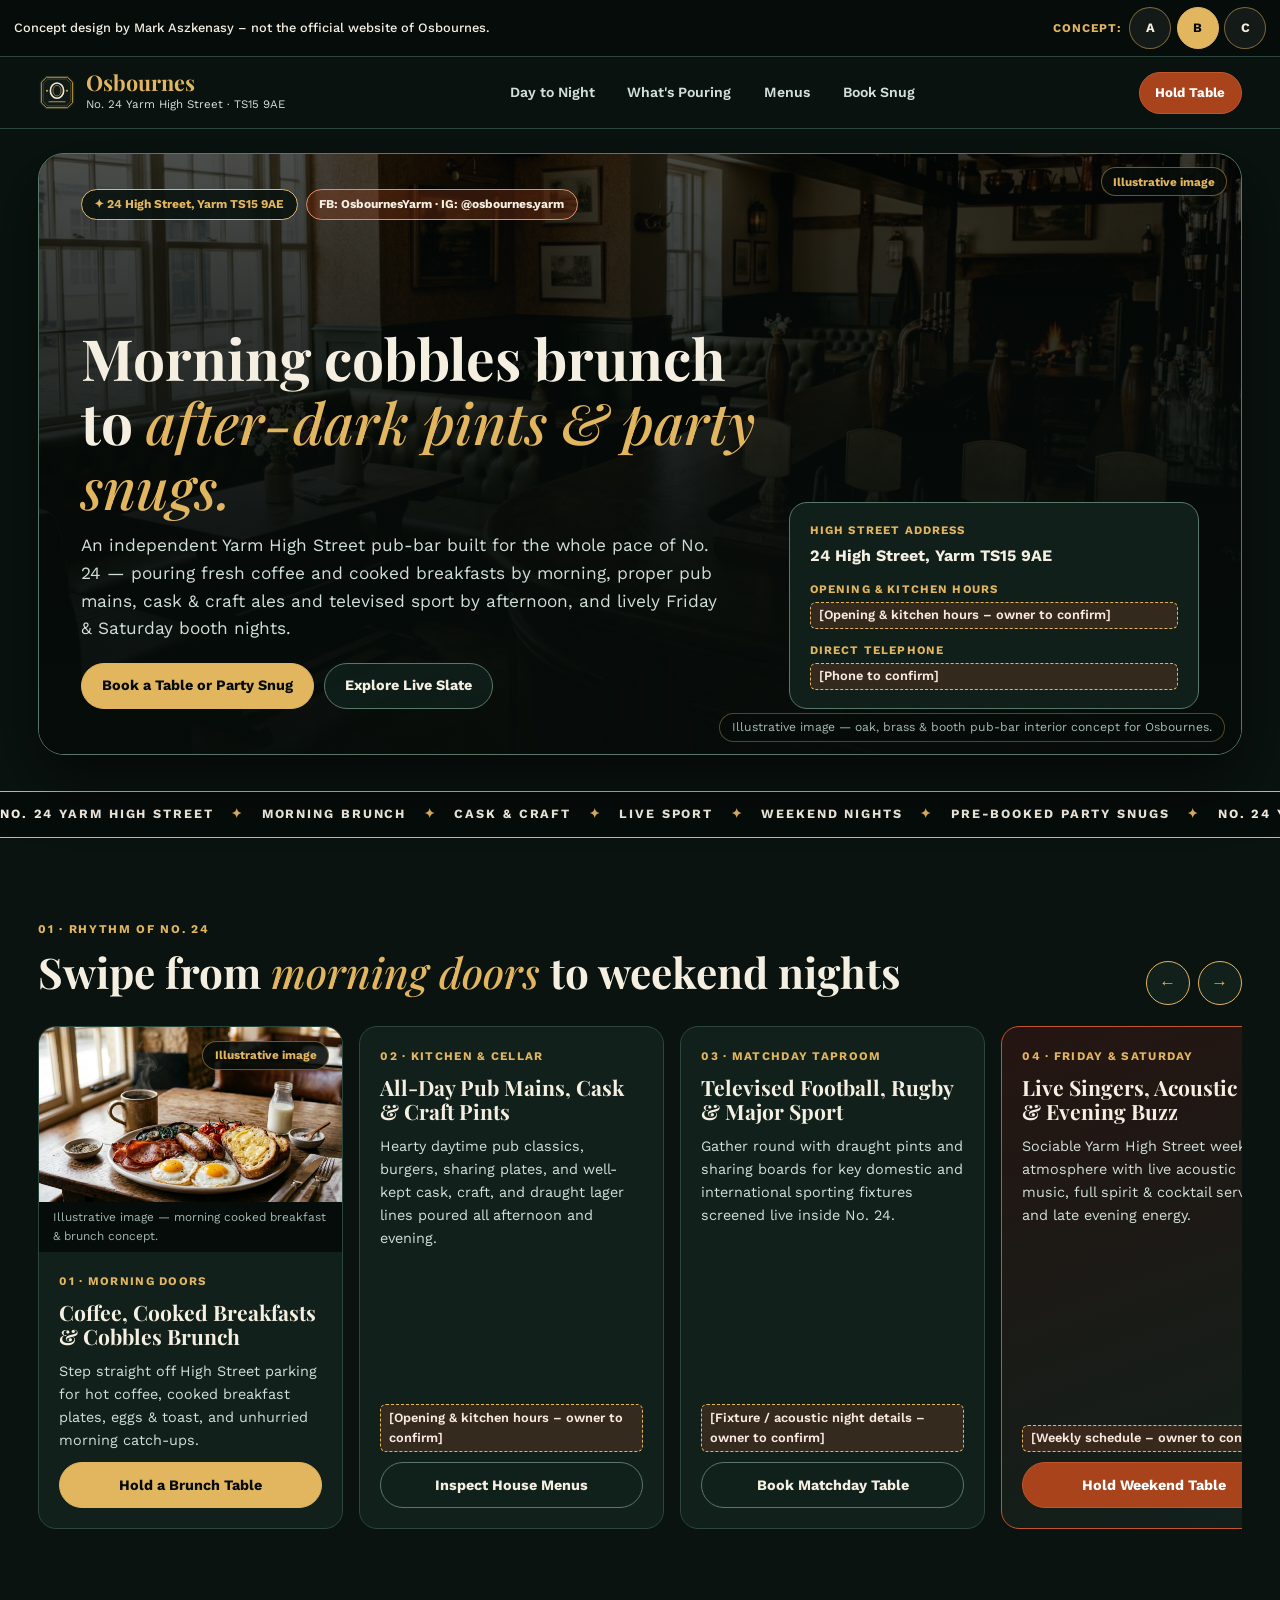
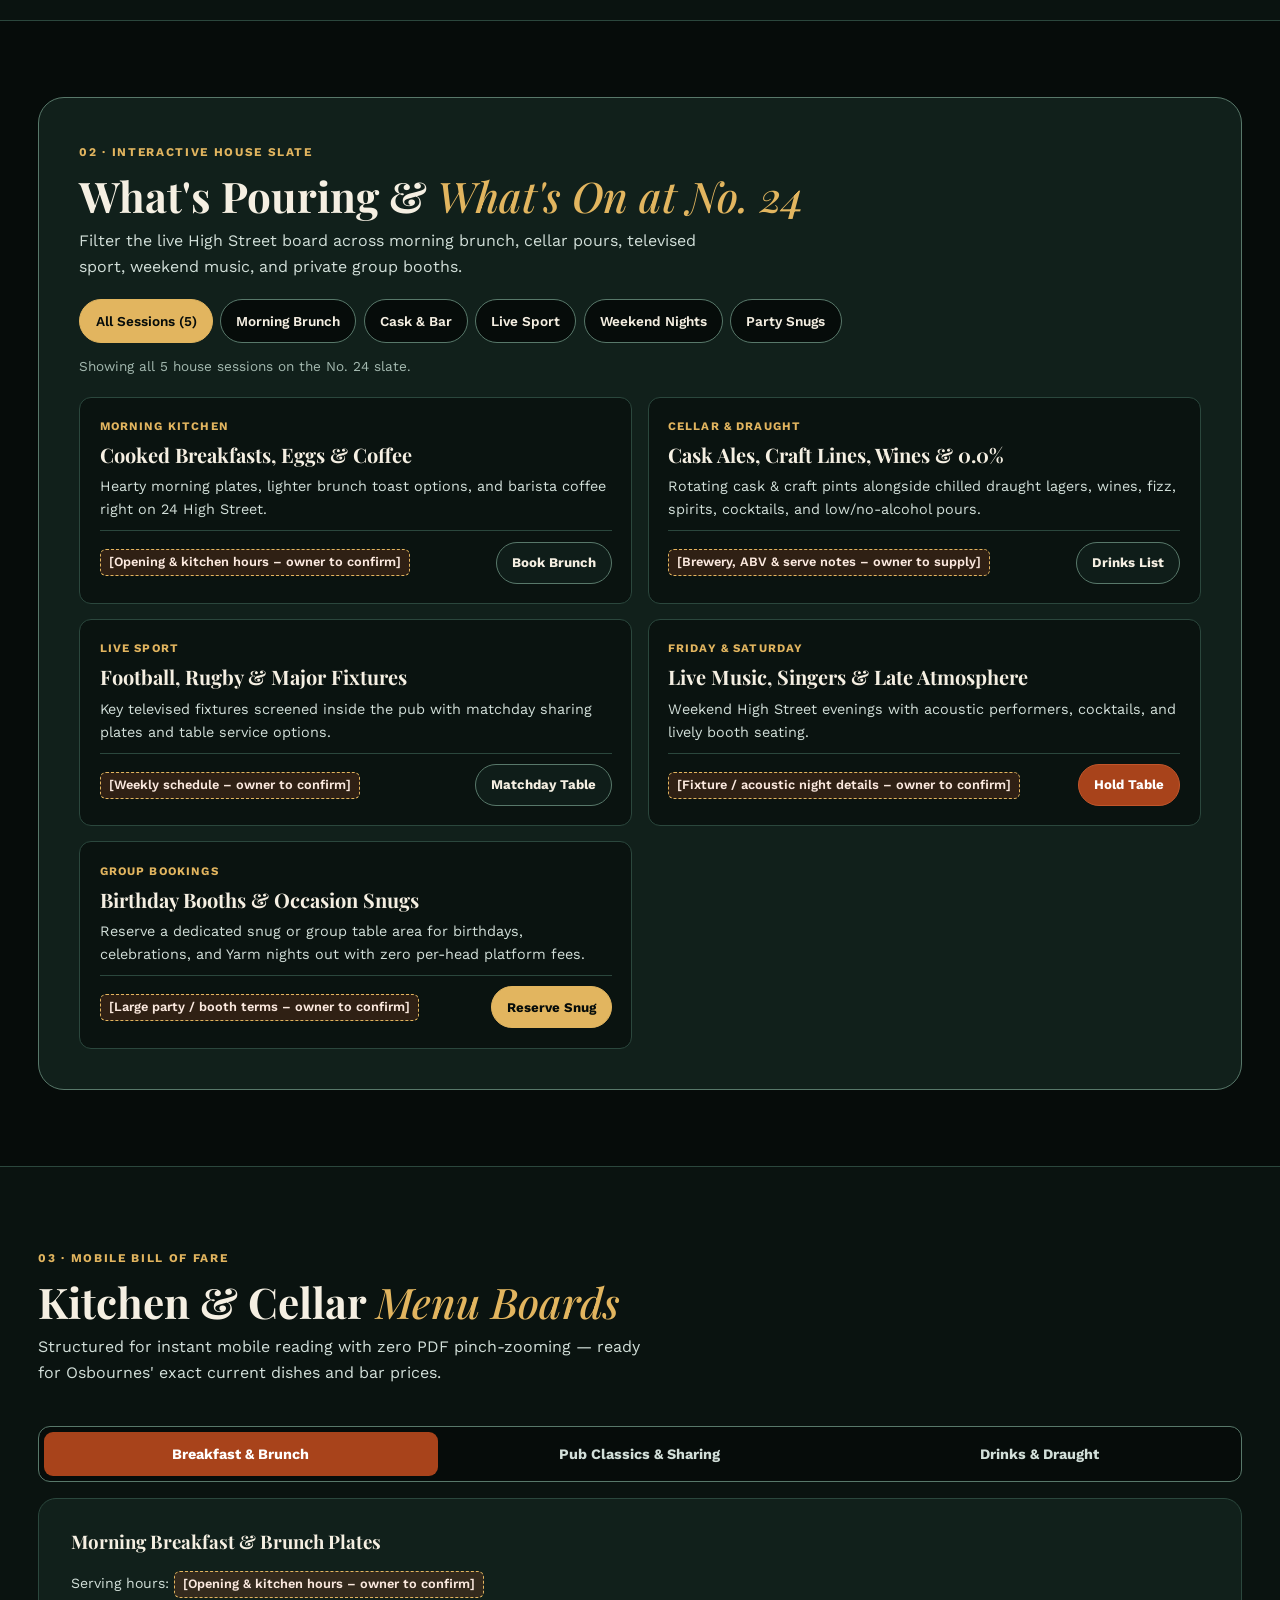
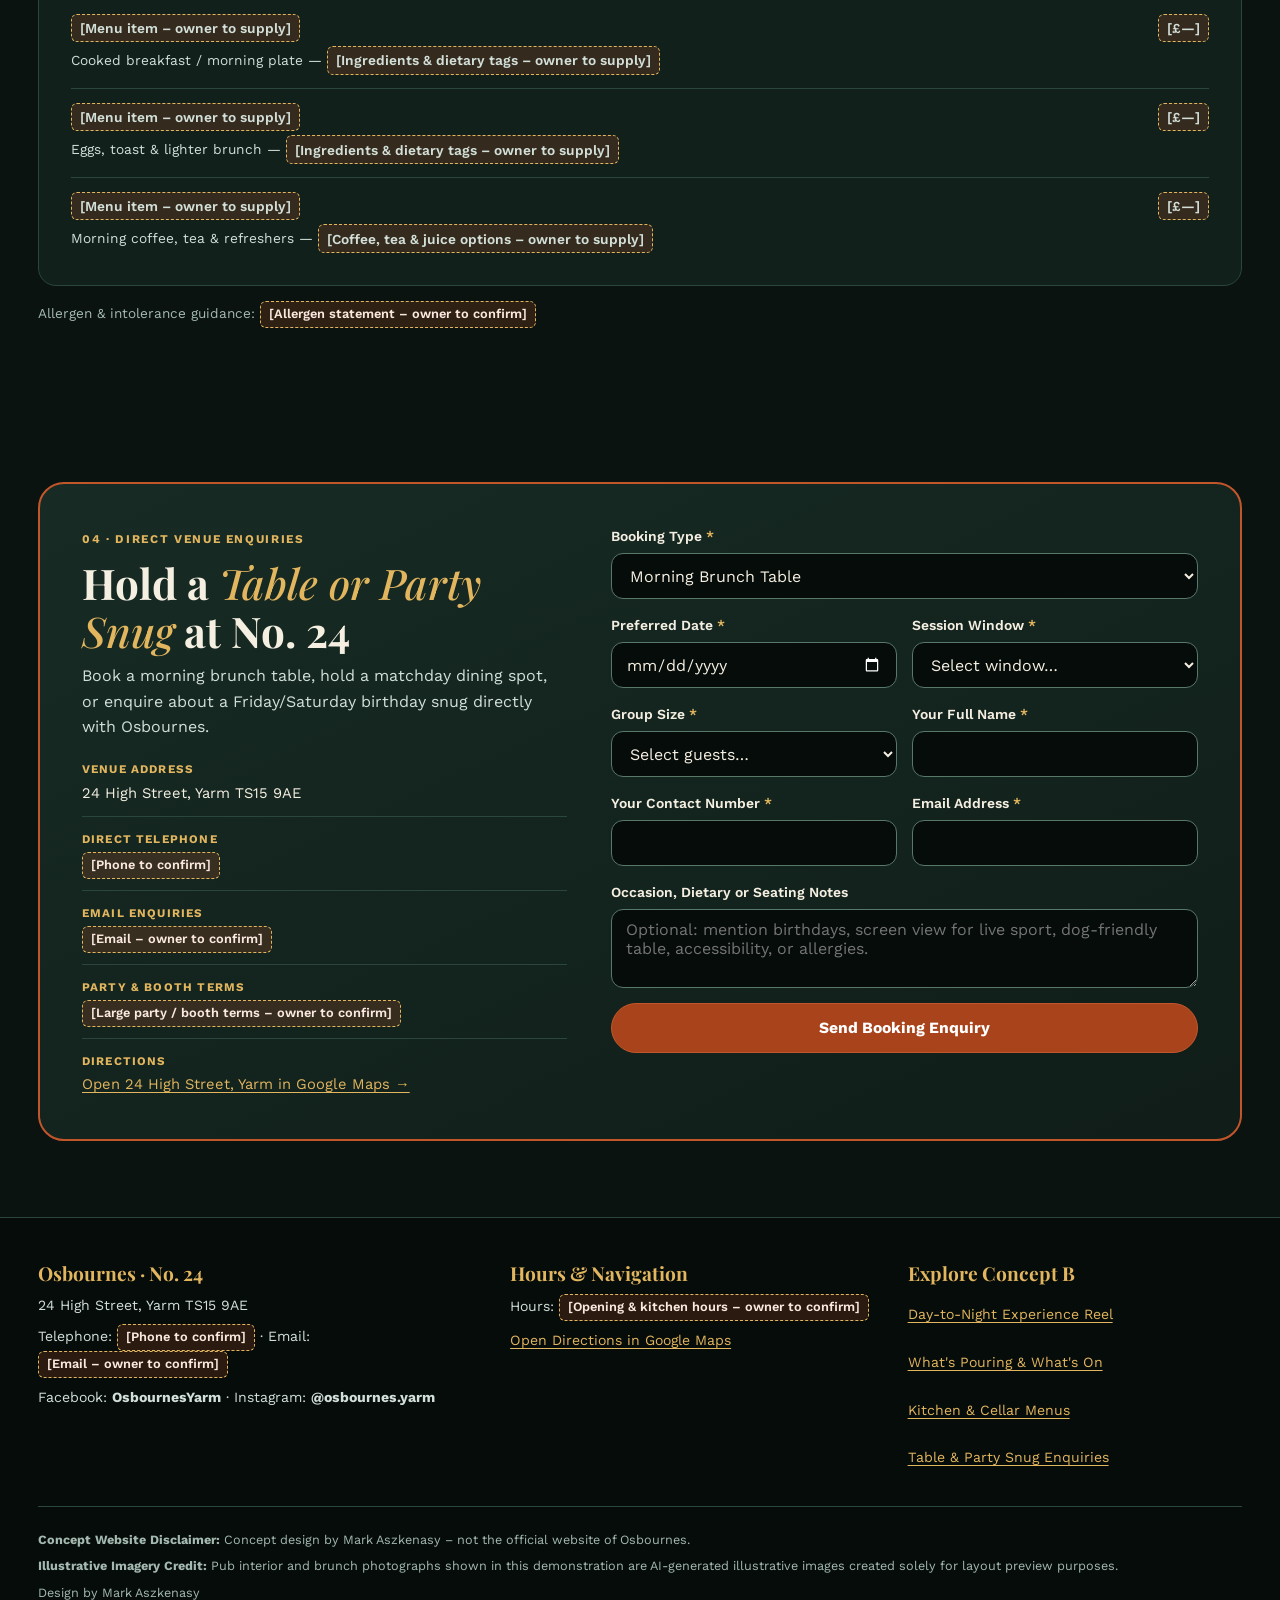
==== b/index.html @ fc11fd69 "Add Set B (kinetic) and Set C (single-page app) mobile-first concept variants with A/B/C switcher" ====
<!DOCTYPE html>
<html lang="en-GB">
<head>
  <meta charset="utf-8">
  <meta name="viewport" content="width=device-width, initial-scale=1.0">
  <meta name="robots" content="noindex, nofollow">
  <meta name="theme-color" content="#0A1310">
  <title>Osbournes | After-Dark Concept B — No. 24 Yarm High Street</title>
  <meta name="description" content="Concept B for Osbournes at 24 High Street, Yarm TS15 9AE — independent High Street pub-bar from morning brunch on the cobbles to cask & craft pints, live sport, weekend nights and party snugs.">
  <link rel="icon" href="../favicon.svg" type="image/svg+xml">
  <link rel="stylesheet" href="css/styles.css">
</head>
<body>
  <a class="skip-link" href="#main-content">Skip to main content</a>

  <div class="concept-banner" role="region" aria-label="Concept website notice">
    <div class="concept-banner-inner">
      <p>Concept design by Mark Aszkenasy – not the official website of Osbournes.</p>
      <nav class="concept-switcher" aria-label="Concept version switcher">
        <span class="concept-switcher-label">Concept:</span>
        <a class="concept-pill" href="../index.html">A</a>
        <a class="concept-pill is-active" href="index.html" aria-current="page">B</a>
        <a class="concept-pill" href="../c/index.html">C</a>
      </nav>
    </div>
  </div>

  <!-- Velvet & Brass Sticky Top Bar -->
  <header class="velvet-header">
    <div class="container header-inner">
      <a class="venue-brand" href="index.html">
        <img class="venue-crest" src="../images/logo-mark.svg" alt="" width="40" height="40">
        <span class="venue-brand-copy">
          <span class="venue-name">Osbournes</span>
          <span class="venue-sub">No. 24 Yarm High Street · TS15 9AE</span>
        </span>
      </a>

      <nav class="velvet-nav" aria-label="Primary venue sections">
        <a class="velvet-nav-link" href="#experience-reel">Day to Night</a>
        <a class="velvet-nav-link" href="#live-slate">What's Pouring</a>
        <a class="velvet-nav-link" href="#cellar-menus">Menus</a>
        <a class="velvet-nav-link" href="#book-snug">Book Snug</a>
      </nav>

      <div class="header-cta-group">
        <a class="btn btn-copper btn-compact" href="#book-snug">Hold Table</a>
      </div>
    </div>
  </header>

  <main id="main-content">
    <!-- Full-Bleed Moody High Street Hero Frame -->
    <section class="hero-cinema" aria-label="Osbournes 24 High Street Yarm">
      <div class="container">
        <div class="hero-velvet-frame">
          <figure class="hero-bg-media">
            <span class="illustrative-pill">Illustrative image</span>
            <img
              src="../images/hero.jpg"
              alt="Moody oak-panelled public house interior with burnished brass bar rails, leather booths and warm evening glow"
              width="1440"
              height="803"
              fetchpriority="high"
            >
            <figcaption class="hero-img-caption">
              Illustrative image — oak, brass &amp; booth pub-bar interior concept for Osbournes.
            </figcaption>
          </figure>

          <div class="hero-stage-overlay">
            <div class="hero-top-row">
              <span class="gold-tag">✦ 24 High Street, Yarm TS15 9AE</span>
              <span class="copper-tag">FB: OsbournesYarm · IG: @osbournes.yarm</span>
            </div>

            <div class="hero-main-grid">
              <div>
                <h1>Morning cobbles brunch to <em>after-dark pints &amp; party snugs.</em></h1>
                <p class="hero-lead">
                  An independent Yarm High Street pub-bar built for the whole pace of No. 24 — pouring fresh coffee and cooked breakfasts by morning, proper pub mains, cask &amp; craft ales and televised sport by afternoon, and lively Friday &amp; Saturday booth nights.
                </p>

                <div class="cta-cluster">
                  <a class="btn btn-gold" href="#book-snug">Book a Table or Party Snug</a>
                  <a class="btn btn-velvet-outline" href="#live-slate">Explore Live Slate</a>
                </div>
              </div>

              <div class="hero-hours-card" aria-label="Venue details summary">
                <div class="hours-row">
                  <span class="hours-label">High Street Address</span>
                  <strong>24 High Street, Yarm TS15 9AE</strong>
                </div>
                <div class="hours-row">
                  <span class="hours-label">Opening &amp; Kitchen Hours</span>
                  <span class="ph">[Opening &amp; kitchen hours – owner to confirm]</span>
                </div>
                <div class="hours-row">
                  <span class="hours-label">Direct Telephone</span>
                  <span class="ph">[Phone to confirm]</span>
                </div>
              </div>
            </div>
          </div>
        </div>
      </div>
    </section>

    <!-- Kinetic Cobbles Marquee -->
    <div class="cobbles-marquee" aria-label="Venue highlights">
      <div class="cobbles-track">
        <div class="cobbles-group">
          <span>NO. 24 YARM HIGH STREET</span>
          <span class="gem" aria-hidden="true">✦</span>
          <span>MORNING BRUNCH</span>
          <span class="gem" aria-hidden="true">✦</span>
          <span>CASK &amp; CRAFT</span>
          <span class="gem" aria-hidden="true">✦</span>
          <span>LIVE SPORT</span>
          <span class="gem" aria-hidden="true">✦</span>
          <span>WEEKEND NIGHTS</span>
          <span class="gem" aria-hidden="true">✦</span>
          <span>PRE-BOOKED PARTY SNUGS</span>
          <span class="gem" aria-hidden="true">✦</span>
        </div>
        <div class="cobbles-group" aria-hidden="true">
          <span>NO. 24 YARM HIGH STREET</span>
          <span class="gem">✦</span>
          <span>MORNING BRUNCH</span>
          <span class="gem">✦</span>
          <span>CASK &amp; CRAFT</span>
          <span class="gem">✦</span>
          <span>LIVE SPORT</span>
          <span class="gem">✦</span>
          <span>WEEKEND NIGHTS</span>
          <span class="gem">✦</span>
          <span>PRE-BOOKED PARTY SNUGS</span>
          <span class="gem">✦</span>
        </div>
      </div>
    </div>

    <!-- Horizontal Touch-Snap Experience Cards -->
    <section id="experience-reel" class="velvet-section" aria-labelledby="exp-heading">
      <div class="container">
        <div class="section-head-bar">
          <div>
            <span class="kicker-gold">01 · Rhythm of No. 24</span>
            <h2 id="exp-heading">Swipe from <em>morning doors</em> to weekend nights</h2>
          </div>

          <div class="reel-btns" aria-label="Scroll experience cards">
            <button type="button" class="circle-arrow" id="exp-prev" aria-label="Previous card">←</button>
            <button type="button" class="circle-arrow" id="exp-next" aria-label="Next card">→</button>
          </div>
        </div>

        <div class="exp-snap-track" id="exp-track" tabindex="0" role="region" aria-label="Osbournes day to night experiences">
          <!-- Card 1: Morning Brunch with feature.jpg -->
          <article class="exp-card exp-card-photo">
            <figure class="exp-card-media">
              <span class="illustrative-pill">Illustrative image</span>
              <img
                src="../images/feature.jpg"
                alt="Cooked pub breakfast and morning brunch plates with eggs, toast and coffee on a timber table"
                width="1200"
                height="896"
              >
              <figcaption>Illustrative image — morning cooked breakfast &amp; brunch concept.</figcaption>
            </figure>
            <div class="exp-card-body">
              <span class="exp-index">01 · Morning Doors</span>
              <h3>Coffee, Cooked Breakfasts &amp; Cobbles Brunch</h3>
              <p>
                Step straight off High Street parking for hot coffee, cooked breakfast plates, eggs &amp; toast, and unhurried morning catch-ups.
              </p>
              <button type="button" class="btn btn-gold btn-full" data-preset-booking="Brunch Table">
                Hold a Brunch Table
              </button>
            </div>
          </article>

          <!-- Card 2: All-Day Pub Mains & Cask -->
          <article class="exp-card">
            <div class="exp-card-body">
              <span class="exp-index">02 · Kitchen &amp; Cellar</span>
              <h3>All-Day Pub Mains, Cask &amp; Craft Pints</h3>
              <p>
                Hearty daytime pub classics, burgers, sharing plates, and well-kept cask, craft, and draught lager lines poured all afternoon and evening.
              </p>
              <p class="exp-ph-line"><span class="ph">[Opening &amp; kitchen hours – owner to confirm]</span></p>
              <a class="btn btn-velvet-outline btn-full" href="#cellar-menus">Inspect House Menus</a>
            </div>
          </article>

          <!-- Card 3: Televised Live Sport -->
          <article class="exp-card">
            <div class="exp-card-body">
              <span class="exp-index">03 · Matchday Taproom</span>
              <h3>Televised Football, Rugby &amp; Major Sport</h3>
              <p>
                Gather round with draught pints and sharing boards for key domestic and international sporting fixtures screened live inside No. 24.
              </p>
              <p class="exp-ph-line"><span class="ph">[Fixture / acoustic night details – owner to confirm]</span></p>
              <button type="button" class="btn btn-velvet-outline btn-full" data-preset-booking="Dining / Matchday Table">
                Book Matchday Table
              </button>
            </div>
          </article>

          <!-- Card 4: Weekend Nights -->
          <article class="exp-card exp-card-copper">
            <div class="exp-card-body">
              <span class="exp-index">04 · Friday &amp; Saturday</span>
              <h3>Live Singers, Acoustic Sets &amp; Evening Buzz</h3>
              <p>
                Sociable Yarm High Street weekend atmosphere with live acoustic music, full spirit &amp; cocktail serves, and late evening energy.
              </p>
              <p class="exp-ph-line"><span class="ph">[Weekly schedule – owner to confirm]</span></p>
              <button type="button" class="btn btn-copper btn-full" data-preset-booking="Weekend Evening Table">
                Hold Weekend Table
              </button>
            </div>
          </article>

          <!-- Card 5: Pre-Booked Party Snugs -->
          <article class="exp-card">
            <div class="exp-card-body">
              <span class="exp-index">05 · Celebrations</span>
              <h3>Pre-Booked Party Snugs &amp; Group Booths</h3>
              <p>
                Planning a birthday, payday get-together, or family gathering on Yarm High Street? Reserve a dedicated booth or group area directly with the team.
              </p>
              <p class="exp-ph-line"><span class="ph">[Large party / booth terms – owner to confirm]</span></p>
              <button type="button" class="btn btn-gold btn-full" data-preset-booking="Party Snug / Birthday Booth">
                Enquire for Party Snug
              </button>
            </div>
          </article>
        </div>
      </div>
    </section>

    <!-- Interactive Filterable "What's Pouring & What's On" Dark Slate -->
    <section id="live-slate" class="velvet-section slate-surface" aria-labelledby="slate-heading">
      <div class="container">
        <div class="slate-shell">
          <span class="kicker-gold">02 · Interactive House Slate</span>
          <h2 id="slate-heading">What's Pouring &amp; <em>What's On at No. 24</em></h2>
          <p class="slate-lead">
            Filter the live High Street board across morning brunch, cellar pours, televised sport, weekend music, and private group booths.
          </p>

          <div class="slate-filter-pills" role="region" aria-label="Filter house slate">
            <button type="button" class="slate-pill" data-slate="all" aria-pressed="true">All Sessions (5)</button>
            <button type="button" class="slate-pill" data-slate="brunch" aria-pressed="false">Morning Brunch</button>
            <button type="button" class="slate-pill" data-slate="cellar" aria-pressed="false">Cask &amp; Bar</button>
            <button type="button" class="slate-pill" data-slate="sport" aria-pressed="false">Live Sport</button>
            <button type="button" class="slate-pill" data-slate="weekend" aria-pressed="false">Weekend Nights</button>
            <button type="button" class="slate-pill" data-slate="snugs" aria-pressed="false">Party Snugs</button>
          </div>

          <p id="slate-count-msg" class="slate-count-msg" aria-live="polite">
            Showing all 5 house sessions on the No. 24 slate.
          </p>

          <div class="slate-cards-grid">
            <article class="slate-item" data-slate-cat="brunch">
              <span class="slate-badge">Morning Kitchen</span>
              <h3>Cooked Breakfasts, Eggs &amp; Coffee</h3>
              <p>Hearty morning plates, lighter brunch toast options, and barista coffee right on 24 High Street.</p>
              <div class="slate-foot">
                <span class="ph">[Opening &amp; kitchen hours – owner to confirm]</span>
                <button type="button" class="btn btn-velvet-outline btn-compact" data-preset-booking="Brunch Table">Book Brunch</button>
              </div>
            </article>

            <article class="slate-item" data-slate-cat="cellar">
              <span class="slate-badge">Cellar &amp; Draught</span>
              <h3>Cask Ales, Craft Lines, Wines &amp; 0.0%</h3>
              <p>Rotating cask &amp; craft pints alongside chilled draught lagers, wines, fizz, spirits, cocktails, and low/no-alcohol pours.</p>
              <div class="slate-foot">
                <span class="ph">[Brewery, ABV &amp; serve notes – owner to supply]</span>
                <a class="btn btn-velvet-outline btn-compact" href="#cellar-menus">Drinks List</a>
              </div>
            </article>

            <article class="slate-item" data-slate-cat="sport">
              <span class="slate-badge">Live Sport</span>
              <h3>Football, Rugby &amp; Major Fixtures</h3>
              <p>Key televised fixtures screened inside the pub with matchday sharing plates and table service options.</p>
              <div class="slate-foot">
                <span class="ph">[Weekly schedule – owner to confirm]</span>
                <button type="button" class="btn btn-velvet-outline btn-compact" data-preset-booking="Dining / Matchday Table">Matchday Table</button>
              </div>
            </article>

            <article class="slate-item" data-slate-cat="weekend">
              <span class="slate-badge">Friday &amp; Saturday</span>
              <h3>Live Music, Singers &amp; Late Atmosphere</h3>
              <p>Weekend High Street evenings with acoustic performers, cocktails, and lively booth seating.</p>
              <div class="slate-foot">
                <span class="ph">[Fixture / acoustic night details – owner to confirm]</span>
                <button type="button" class="btn btn-copper btn-compact" data-preset-booking="Weekend Evening Table">Hold Table</button>
              </div>
            </article>

            <article class="slate-item" data-slate-cat="snugs">
              <span class="slate-badge">Group Bookings</span>
              <h3>Birthday Booths &amp; Occasion Snugs</h3>
              <p>Reserve a dedicated snug or group table area for birthdays, celebrations, and Yarm nights out with zero per-head platform fees.</p>
              <div class="slate-foot">
                <span class="ph">[Large party / booth terms – owner to confirm]</span>
                <button type="button" class="btn btn-gold btn-compact" data-preset-booking="Party Snug / Birthday Booth">Reserve Snug</button>
              </div>
            </article>
          </div>
        </div>
      </div>
    </section>

    <!-- Compact Tabbed Kitchen & Cellar Menu Board (Zero Invented Dishes/Prices) -->
    <section id="cellar-menus" class="velvet-section" aria-labelledby="menus-heading">
      <div class="container">
        <div class="section-head-bar">
          <div>
            <span class="kicker-gold">03 · Mobile Bill of Fare</span>
            <h2 id="menus-heading">Kitchen &amp; Cellar <em>Menu Boards</em></h2>
            <p class="slate-lead">
              Structured for instant mobile reading with zero PDF pinch-zooming — ready for Osbournes' exact current dishes and bar prices.
            </p>
          </div>
        </div>

        <div class="menu-tabs-bar" role="tablist" aria-label="House Menu Boards">
          <button type="button" class="menu-pill-tab" role="tab" id="mtab-brunch" aria-selected="true" aria-controls="mpanel-brunch" tabindex="0">Breakfast &amp; Brunch</button>
          <button type="button" class="menu-pill-tab" role="tab" id="mtab-mains" aria-selected="false" aria-controls="mpanel-mains" tabindex="-1">Pub Classics &amp; Sharing</button>
          <button type="button" class="menu-pill-tab" role="tab" id="mtab-drinks" aria-selected="false" aria-controls="mpanel-drinks" tabindex="-1">Drinks &amp; Draught</button>
        </div>

        <div id="mpanel-brunch" class="menu-slate-panel" role="tabpanel" aria-labelledby="mtab-brunch">
          <h3>Morning Breakfast &amp; Brunch Plates</h3>
          <p class="panel-hours">Serving hours: <span class="ph">[Opening &amp; kitchen hours – owner to confirm]</span></p>
          <ul class="ledger-rows">
            <li>
              <div>
                <strong><span class="ph">[Menu item – owner to supply]</span></strong>
                <span>Cooked breakfast / morning plate — <span class="ph">[Ingredients &amp; dietary tags – owner to supply]</span></span>
              </div>
              <span class="ph">[£—]</span>
            </li>
            <li>
              <div>
                <strong><span class="ph">[Menu item – owner to supply]</span></strong>
                <span>Eggs, toast &amp; lighter brunch — <span class="ph">[Ingredients &amp; dietary tags – owner to supply]</span></span>
              </div>
              <span class="ph">[£—]</span>
            </li>
            <li>
              <div>
                <strong><span class="ph">[Menu item – owner to supply]</span></strong>
                <span>Morning coffee, tea &amp; refreshers — <span class="ph">[Coffee, tea &amp; juice options – owner to supply]</span></span>
              </div>
              <span class="ph">[£—]</span>
            </li>
          </ul>
        </div>

        <div id="mpanel-mains" class="menu-slate-panel" role="tabpanel" aria-labelledby="mtab-mains" hidden>
          <h3>All-Day Pub Classics, Burgers &amp; Sharing</h3>
          <p class="panel-hours">Kitchen hours: <span class="ph">[Opening &amp; kitchen hours – owner to confirm]</span></p>
          <ul class="ledger-rows">
            <li>
              <div>
                <strong><span class="ph">[Menu item – owner to supply]</span></strong>
                <span>High Street pub main — <span class="ph">[Dish description &amp; dietary tags – owner to supply]</span></span>
              </div>
              <span class="ph">[£—]</span>
            </li>
            <li>
              <div>
                <strong><span class="ph">[Menu item – owner to supply]</span></strong>
                <span>Burgers, small plates &amp; matchday sharing — <span class="ph">[Dish description &amp; dietary tags – owner to supply]</span></span>
              </div>
              <span class="ph">[£—]</span>
            </li>
            <li>
              <div>
                <strong><span class="ph">[Menu item – owner to supply]</span></strong>
                <span>Sides &amp; weekly specials — <span class="ph">[Sides / Sunday / specials details – owner to supply]</span></span>
              </div>
              <span class="ph">[£—]</span>
            </li>
          </ul>
        </div>

        <div id="mpanel-drinks" class="menu-slate-panel" role="tabpanel" aria-labelledby="mtab-drinks" hidden>
          <h3>Draught Cask, Craft, Wines &amp; Cocktails</h3>
          <p class="panel-hours">Bar hours: <span class="ph">[Opening &amp; kitchen hours – owner to confirm]</span></p>
          <ul class="ledger-rows">
            <li>
              <div>
                <strong><span class="ph">[Menu item – owner to supply]</span></strong>
                <span>Cask, craft &amp; draught lagers — <span class="ph">[Brewery, ABV &amp; serve notes – owner to supply]</span></span>
              </div>
              <span class="ph">[£—]</span>
            </li>
            <li>
              <div>
                <strong><span class="ph">[Menu item – owner to supply]</span></strong>
                <span>Wines, fizz &amp; house spirits — <span class="ph">[Glass / bottle measures – owner to supply]</span></span>
              </div>
              <span class="ph">[£—]</span>
            </li>
            <li>
              <div>
                <strong><span class="ph">[Menu item – owner to supply]</span></strong>
                <span>Evening cocktails &amp; low / 0.0% options — <span class="ph">[Serve details – owner to supply]</span></span>
              </div>
              <span class="ph">[£—]</span>
            </li>
          </ul>
        </div>

        <p class="allergen-note">
          Allergen &amp; intolerance guidance: <span class="ph">[Allergen statement – owner to confirm]</span>
        </p>
      </div>
    </section>

    <!-- Copper-Accented Table & Party Snug Booking Card -->
    <section id="book-snug" class="velvet-section booking-section" aria-labelledby="booking-title">
      <div class="container">
        <div class="copper-booking-card">
          <div class="booking-info-side">
            <span class="kicker-gold">04 · Direct Venue Enquiries</span>
            <h2 id="booking-title">Hold a <em>Table or Party Snug</em> at No. 24</h2>
            <p class="slate-lead">
              Book a morning brunch table, hold a matchday dining spot, or enquire about a Friday/Saturday birthday snug directly with Osbournes.
            </p>

            <dl class="venue-dl">
              <div>
                <dt>Venue Address</dt>
                <dd>24 High Street, Yarm TS15 9AE</dd>
              </div>
              <div>
                <dt>Direct Telephone</dt>
                <dd><span class="ph">[Phone to confirm]</span></dd>
              </div>
              <div>
                <dt>Email Enquiries</dt>
                <dd><span class="ph">[Email – owner to confirm]</span></dd>
              </div>
              <div>
                <dt>Party &amp; Booth Terms</dt>
                <dd><span class="ph">[Large party / booth terms – owner to confirm]</span></dd>
              </div>
              <div>
                <dt>Directions</dt>
                <dd>
                  <a
                    href="https://www.google.com/maps/search/?api=1&amp;query=Osbournes+24+High+Street+Yarm+TS15+9AE"
                    target="_blank"
                    rel="noopener noreferrer"
                  >
                    Open 24 High Street, Yarm in Google Maps →
                  </a>
                </dd>
              </div>
            </dl>
          </div>

          <div class="booking-form-side">
            <form id="osbournes-b-form" novalidate>
              <div class="field-wrap">
                <label for="ob-type">Booking Type <span class="req" aria-hidden="true">*</span></label>
                <select id="ob-type" name="booking_type" required>
                  <option value="Brunch Table">Morning Brunch Table</option>
                  <option value="Dining / Matchday Table">Daytime Dining / Matchday Table</option>
                  <option value="Weekend Evening Table">Weekend Evening Table</option>
                  <option value="Party Snug / Birthday Booth">Party Snug / Birthday Booth</option>
                </select>
              </div>

              <div class="two-col-fields">
                <div class="field-wrap">
                  <label for="ob-date">Preferred Date <span class="req" aria-hidden="true">*</span></label>
                  <input type="date" id="ob-date" name="preferred_date" required aria-describedby="err-ob-date">
                  <span id="err-ob-date" class="field-error" hidden></span>
                </div>

                <div class="field-wrap">
                  <label for="ob-window">Session Window <span class="req" aria-hidden="true">*</span></label>
                  <select id="ob-window" name="session_window" required aria-describedby="err-ob-window">
                    <option value="">Select window…</option>
                    <option value="morning-brunch">Morning Breakfast / Brunch</option>
                    <option value="lunchtime">Lunchtime Dining</option>
                    <option value="afternoon-sport">Afternoon / Live Sport</option>
                    <option value="early-evening">Early Evening</option>
                    <option value="weekend-night">Weekend Night / Snug</option>
                  </select>
                  <span id="err-ob-window" class="field-error" hidden></span>
                </div>
              </div>

              <div class="two-col-fields">
                <div class="field-wrap">
                  <label for="ob-guests">Group Size <span class="req" aria-hidden="true">*</span></label>
                  <select id="ob-guests" name="party_size" required aria-describedby="err-ob-guests">
                    <option value="">Select guests…</option>
                    <option value="2">2 guests</option>
                    <option value="3-4">3 – 4 guests</option>
                    <option value="5-6">5 – 6 guests</option>
                    <option value="7-10">7 – 10 guests</option>
                    <option value="11+">11+ guests (Party Snug / Area)</option>
                  </select>
                  <span id="err-ob-guests" class="field-error" hidden></span>
                </div>

                <div class="field-wrap">
                  <label for="ob-name">Your Full Name <span class="req" aria-hidden="true">*</span></label>
                  <input type="text" id="ob-name" name="full_name" autocomplete="name" required aria-describedby="err-ob-name">
                  <span id="err-ob-name" class="field-error" hidden></span>
                </div>
              </div>

              <div class="two-col-fields">
                <div class="field-wrap">
                  <label for="ob-phone">Your Contact Number <span class="req" aria-hidden="true">*</span></label>
                  <input type="text" id="ob-phone" name="contact_number" inputmode="tel" autocomplete="tel" required aria-describedby="err-ob-phone">
                  <span id="err-ob-phone" class="field-error" hidden></span>
                </div>

                <div class="field-wrap">
                  <label for="ob-email">Email Address <span class="req" aria-hidden="true">*</span></label>
                  <input type="email" id="ob-email" name="email" autocomplete="email" required aria-describedby="err-ob-email">
                  <span id="err-ob-email" class="field-error" hidden></span>
                </div>
              </div>

              <div class="field-wrap">
                <label for="ob-notes">Occasion, Dietary or Seating Notes</label>
                <textarea
                  id="ob-notes"
                  name="notes"
                  rows="3"
                  placeholder="Optional: mention birthdays, screen view for live sport, dog-friendly table, accessibility, or allergies."
                ></textarea>
              </div>

              <button type="submit" class="btn btn-copper btn-full btn-lg">Send Booking Enquiry</button>

              <div id="ob-confirmation" class="form-confirmation" role="status" aria-live="polite" hidden></div>
            </form>
          </div>
        </div>
      </div>
    </section>
  </main>

  <footer class="velvet-footer">
    <div class="container">
      <div class="footer-grid-3">
        <div>
          <h2 class="footer-title">Osbournes · No. 24</h2>
          <p>24 High Street, Yarm TS15 9AE</p>
          <p>Telephone: <span class="ph">[Phone to confirm]</span> · Email: <span class="ph">[Email – owner to confirm]</span></p>
          <p>Facebook: <strong>OsbournesYarm</strong> · Instagram: <strong>@osbournes.yarm</strong></p>
        </div>

        <div>
          <h2 class="footer-title">Hours &amp; Navigation</h2>
          <p>Hours: <span class="ph">[Opening &amp; kitchen hours – owner to confirm]</span></p>
          <p>
            <a
              href="https://www.google.com/maps/search/?api=1&amp;query=Osbournes+24+High+Street+Yarm+TS15+9AE"
              target="_blank"
              rel="noopener noreferrer"
            >
              Open Directions in Google Maps
            </a>
          </p>
        </div>

        <div>
          <h2 class="footer-title">Explore Concept B</h2>
          <ul class="footer-links">
            <li><a href="#experience-reel">Day-to-Night Experience Reel</a></li>
            <li><a href="#live-slate">What's Pouring &amp; What's On</a></li>
            <li><a href="#cellar-menus">Kitchen &amp; Cellar Menus</a></li>
            <li><a href="#book-snug">Table &amp; Party Snug Enquiries</a></li>
          </ul>
        </div>
      </div>

      <div class="footer-legal">
        <p><strong>Concept Website Disclaimer:</strong> Concept design by Mark Aszkenasy – not the official website of Osbournes.</p>
        <p><strong>Illustrative Imagery Credit:</strong> Pub interior and brunch photographs shown in this demonstration are AI-generated illustrative images created solely for layout preview purposes.</p>
        <p>Design by Mark Aszkenasy</p>
      </div>
    </div>
  </footer>

  <!-- Floating Velvet & Brass Dock -->
  <nav class="velvet-dock" aria-label="Quick venue actions">
    <a class="vdock-link" href="#live-slate">Live Slate</a>
    <a class="vdock-link" href="#cellar-menus">Menus</a>
    <a class="vdock-link vdock-cta" href="#book-snug">Book Snug</a>
  </nav>

  <script src="js/app.js"></script>
</body>
</html>
---- b/css/styles.css ----
/* ==========================================================================
   Osbournes — Concept Set B ("After-Dark High Street Velvet, Brass & Slate")
   Midnight Bottle-Green (#0A1310) · Burnished Gold (#E2B55F) · Copper (#C2562B)
   Awwwards Nightlife / Modern Public House · Kinetic Marquee · Snap Reel
   Self-hosted Playfair Display & Work Sans WOFF2 only · Zero external requests
   ========================================================================== */

@font-face {
  font-family: 'Playfair Display';
  src: url('../../fonts/playfair-latin.woff2') format('woff2');
  font-weight: 400 800;
  font-style: normal;
  font-display: swap;
}

@font-face {
  font-family: 'Playfair Display';
  src: url('../../fonts/playfair-latin-italic.woff2') format('woff2');
  font-weight: 400 800;
  font-style: italic;
  font-display: swap;
}

@font-face {
  font-family: 'Work Sans';
  src: url('../../fonts/work-sans-latin.woff2') format('woff2');
  font-weight: 300 700;
  font-style: normal;
  font-display: swap;
}

:root {
  --bottle-night: #0A1310;
  --bottle-deep: #060C0A;
  --velvet-card: #11201B;
  --velvet-elevated: #172B24;
  --border-brass-subtle: #2B473D;
  --border-brass-strong: #58786A;

  --gold: #E2B55F;
  --gold-bright: #F0CA7D;
  --copper: #C2562B;
  --copper-cta: #A8431B;
  --copper-hover: #8C3513;

  --cream: #F5EFE2;
  --mist: #D2DFD9;
  --muted: #A4B9B0;

  --font-display: 'Playfair Display', Georgia, 'Times New Roman', serif;
  --font-sans: 'Work Sans', -apple-system, BlinkMacSystemFont, 'Segoe UI', sans-serif;

  --radius-xl: 26px;
  --radius-lg: 18px;
  --radius-md: 12px;
  --radius-pill: 999px;
  --container-max: 1280px;
}

*,
*::before,
*::after {
  box-sizing: border-box;
}

html {
  scroll-behavior: smooth;
  -webkit-text-size-adjust: 100%;
  max-width: 100%;
}

body {
  margin: 0;
  background-color: var(--bottle-night);
  color: var(--cream);
  font-family: var(--font-sans);
  font-size: 1rem;
  line-height: 1.6;
  max-width: 100%;
  overflow-x: clip;
  padding-bottom: calc(5.5rem + env(safe-area-inset-bottom, 0px));
}

@media (min-width: 960px) {
  body {
    padding-bottom: 0;
  }
}

img,
svg {
  display: block;
  max-width: 100%;
  height: auto;
}

a {
  color: var(--gold);
  text-underline-offset: 0.22em;
  transition: color 0.16s ease, background-color 0.16s ease, border-color 0.16s ease;
}

a:hover {
  color: #FFFFFF;
}

:focus-visible {
  outline: 2.5px solid var(--gold);
  outline-offset: 3px;
}

.skip-link {
  position: absolute;
  left: 0.75rem;
  top: -120px;
  z-index: 3000;
  background-color: var(--gold);
  color: var(--bottle-deep);
  padding: 0.68rem 1.15rem;
  border-radius: var(--radius-pill);
  font-weight: 700;
  text-decoration: none;
}

.skip-link:focus {
  top: 0.75rem;
}

/* Concept Banner */
.concept-banner {
  background-color: var(--bottle-deep);
  color: var(--cream);
  font-size: 0.8rem;
  line-height: 1.45;
  padding: 0.45rem 0.85rem;
  border-bottom: 1px solid var(--border-brass-subtle);
  overflow-wrap: anywhere;
}

.concept-banner-inner {
  max-width: var(--container-max);
  margin: 0 auto;
  display: flex;
  flex-direction: column;
  align-items: center;
  justify-content: center;
  gap: 0.4rem;
  text-align: center;
}

@media (min-width: 920px) {
  .concept-banner-inner {
    flex-direction: row;
    justify-content: space-between;
    text-align: left;
    gap: 1rem;
  }
}

.concept-banner p {
  margin: 0;
  font-weight: 500;
}

.concept-switcher {
  display: inline-flex;
  align-items: center;
  flex-wrap: wrap;
  justify-content: center;
  gap: 0.35rem;
  flex-shrink: 0;
}

.concept-switcher-label {
  font-size: 0.74rem;
  font-weight: 700;
  text-transform: uppercase;
  letter-spacing: 0.08em;
  color: var(--gold);
  margin-right: 0.12rem;
}

.concept-pill {
  display: inline-flex;
  align-items: center;
  justify-content: center;
  min-width: 42px;
  min-height: 42px;
  padding: 0 0.65rem;
  border-radius: var(--radius-pill);
  border: 1px solid rgba(226, 181, 95, 0.5);
  background-color: rgba(255, 255, 255, 0.06);
  color: var(--cream);
  font-size: 0.8rem;
  font-weight: 700;
  text-decoration: none;
  line-height: 1;
}

.concept-pill:hover {
  background-color: rgba(226, 181, 95, 0.2);
  color: #FFFFFF;
}

.concept-pill.is-active,
.concept-pill[aria-current="page"] {
  background-color: var(--gold);
  color: var(--bottle-deep);
  border-color: var(--gold);
}

.container {
  width: 100%;
  max-width: var(--container-max);
  margin: 0 auto;
  padding-left: clamp(0.9rem, 3.5vw, 2.4rem);
  padding-right: clamp(0.9rem, 3.5vw, 2.4rem);
}

/* Velvet Header */
.velvet-header {
  position: sticky;
  top: 0;
  z-index: 1200;
  background-color: rgba(10, 19, 16, 0.93);
  backdrop-filter: blur(14px);
  -webkit-backdrop-filter: blur(14px);
  border-bottom: 1px solid var(--border-brass-subtle);
}

.header-inner {
  display: flex;
  align-items: center;
  justify-content: space-between;
  gap: 0.65rem;
  min-height: 4.4rem;
  padding-top: 0.45rem;
  padding-bottom: 0.45rem;
}

.venue-brand {
  display: inline-flex;
  align-items: center;
  gap: 0.65rem;
  text-decoration: none;
  color: var(--cream);
  min-width: 0;
}

.venue-crest {
  width: 2.35rem;
  height: 2.35rem;
  flex-shrink: 0;
}

.venue-brand-copy {
  display: flex;
  flex-direction: column;
  min-width: 0;
}

.venue-name {
  font-family: var(--font-display);
  font-size: clamp(1.1rem, 2.8vw, 1.35rem);
  font-weight: 700;
  color: var(--gold);
  line-height: 1.1;
}

.venue-sub {
  font-size: 0.72rem;
  color: var(--mist);
}

.velvet-nav {
  display: none;
  align-items: center;
  gap: 0.35rem;
}

@media (min-width: 920px) {
  .velvet-nav {
    display: flex;
  }
}

.velvet-nav-link {
  display: inline-flex;
  align-items: center;
  min-height: 42px;
  padding: 0 0.85rem;
  border-radius: var(--radius-pill);
  color: var(--mist);
  text-decoration: none;
  font-size: 0.88rem;
  font-weight: 600;
}

.velvet-nav-link:hover {
  background-color: var(--velvet-card);
  color: var(--gold);
}

/* Typography & Buttons */
h1,
h2,
h3 {
  font-family: var(--font-display);
  font-weight: 700;
  line-height: 1.13;
  margin-top: 0;
  color: var(--cream);
}

h1 em,
h2 em {
  font-style: italic;
  font-weight: 500;
  color: var(--gold);
}

.kicker-gold {
  display: inline-block;
  font-size: 0.74rem;
  font-weight: 700;
  text-transform: uppercase;
  letter-spacing: 0.14em;
  color: var(--gold);
  margin-bottom: 0.6rem;
}

.btn {
  display: inline-flex;
  align-items: center;
  justify-content: center;
  min-height: 46px;
  min-width: 44px;
  padding: 0.62rem 1.25rem;
  border-radius: var(--radius-pill);
  border: 1px solid transparent;
  font-family: var(--font-sans);
  font-size: 0.9rem;
  font-weight: 700;
  text-decoration: none;
  cursor: pointer;
  line-height: 1.2;
}

.btn-compact {
  min-height: 42px;
  padding: 0.45rem 0.95rem;
  font-size: 0.83rem;
}

.btn-lg {
  min-height: 50px;
  font-size: 0.98rem;
}

.btn-full {
  width: 100%;
}

.btn-gold {
  background-color: var(--gold);
  color: var(--bottle-deep);
  border-color: var(--gold);
}

.btn-gold:hover {
  background-color: var(--gold-bright);
  color: var(--bottle-deep);
}

.btn-copper {
  background-color: var(--copper-cta);
  color: #FFFFFF;
  border-color: var(--copper);
}

.btn-copper:hover {
  background-color: var(--copper-hover);
  color: #FFFFFF;
}

.btn-velvet-outline {
  background-color: rgba(17, 32, 27, 0.82);
  color: var(--cream);
  border-color: var(--border-brass-strong);
}

.btn-velvet-outline:hover {
  border-color: var(--gold);
  color: var(--gold);
}

/* Placeholders */
.ph {
  display: inline-block;
  max-width: 100%;
  background-color: rgba(194, 86, 43, 0.2);
  color: #FBE9DF;
  border: 1px dashed var(--gold);
  border-radius: 6px;
  padding: 0.14rem 0.5rem;
  font-size: 0.8rem;
  font-weight: 600;
  overflow-wrap: anywhere;
}

/* Hero Cinema Frame */
.hero-cinema {
  padding-top: clamp(0.85rem, 2vw, 1.5rem);
  padding-bottom: clamp(1.5rem, 3vw, 2.25rem);
}

.hero-velvet-frame {
  position: relative;
  border-radius: var(--radius-xl);
  overflow: hidden;
  border: 1px solid var(--border-brass-strong);
  background-color: var(--velvet-card);
  box-shadow: 0 24px 60px rgba(0, 0, 0, 0.55);
}

.hero-bg-media {
  margin: 0;
  position: relative;
}

.hero-bg-media img {
  width: 100%;
  height: clamp(230px, 46vw, 560px);
  object-fit: cover;
  filter: brightness(0.75) contrast(1.06);
}

.illustrative-pill {
  position: absolute;
  top: 0.85rem;
  right: 0.85rem;
  z-index: 3;
  background-color: rgba(6, 12, 10, 0.88);
  color: var(--gold);
  border: 1px solid rgba(226, 181, 95, 0.45);
  padding: 0.26rem 0.7rem;
  border-radius: var(--radius-pill);
  font-size: 0.73rem;
  font-weight: 700;
}

.hero-img-caption {
  padding: 0.45rem 1rem;
  background-color: var(--bottle-deep);
  color: var(--muted);
  font-size: 0.76rem;
  border-bottom: 1px solid var(--border-brass-subtle);
}

.hero-stage-overlay {
  padding: clamp(1.25rem, 3.5vw, 2.5rem);
  background: linear-gradient(180deg, rgba(17, 32, 27, 0.97) 0%, rgba(10, 19, 16, 1) 100%);
}

@media (min-width: 940px) {
  .hero-bg-media img {
    height: 600px;
    filter: brightness(0.5) contrast(1.08);
  }
  .hero-img-caption {
    position: absolute;
    bottom: 0.75rem;
    right: 1rem;
    z-index: 3;
    border: 1px solid rgba(226, 181, 95, 0.35);
    border-radius: var(--radius-pill);
    padding: 0.22rem 0.75rem;
    background-color: rgba(6, 12, 10, 0.85);
  }
  .hero-stage-overlay {
    position: absolute;
    inset: 0;
    display: flex;
    flex-direction: column;
    justify-content: space-between;
    padding: 2.2rem 2.6rem 2.8rem;
    background: linear-gradient(180deg, rgba(6, 12, 10, 0.42) 0%, rgba(6, 12, 10, 0.88) 60%, rgba(6, 12, 10, 0.96) 100%);
  }
}

.hero-top-row {
  display: flex;
  flex-wrap: wrap;
  gap: 0.5rem;
  margin-bottom: 1.1rem;
}

.gold-tag,
.copper-tag {
  display: inline-flex;
  align-items: center;
  padding: 0.3rem 0.78rem;
  border-radius: var(--radius-pill);
  font-size: 0.75rem;
  font-weight: 700;
}

.gold-tag {
  background-color: rgba(10, 19, 16, 0.9);
  border: 1px solid var(--gold);
  color: var(--gold);
}

.copper-tag {
  background-color: rgba(168, 67, 27, 0.28);
  border: 1px solid #E58C68;
  color: var(--cream);
}

.hero-main-grid {
  display: grid;
  grid-template-columns: 1fr;
  gap: 1.35rem;
  align-items: end;
}

@media (min-width: 940px) {
  .hero-main-grid {
    grid-template-columns: minmax(0, 1.4fr) minmax(290px, 0.85fr);
    gap: 2rem;
  }
}

.hero-main-grid h1 {
  font-size: clamp(2rem, 4.5vw, 3.55rem);
  margin-bottom: 0.85rem;
}

.hero-lead {
  color: var(--mist);
  font-size: clamp(0.98rem, 1.35vw, 1.1rem);
  max-width: 58ch;
  margin: 0 0 1.25rem;
}

.cta-cluster {
  display: flex;
  flex-wrap: wrap;
  gap: 0.65rem;
}

.hero-hours-card {
  background-color: rgba(17, 32, 27, 0.94);
  border: 1px solid var(--border-brass-strong);
  border-radius: var(--radius-lg);
  padding: 1.15rem 1.25rem;
  display: grid;
  gap: 0.75rem;
}

.hours-row {
  display: flex;
  flex-direction: column;
  gap: 0.2rem;
}

.hours-label {
  font-size: 0.72rem;
  font-weight: 700;
  text-transform: uppercase;
  letter-spacing: 0.1em;
  color: var(--gold);
}

/* Kinetic Cobbles Marquee */
.cobbles-marquee {
  background-color: var(--bottle-deep);
  border-top: 1px solid var(--gold);
  border-bottom: 1px solid var(--gold);
  padding: 0.78rem 0;
  overflow: hidden;
}

.cobbles-track {
  display: flex;
  width: max-content;
  animation: cobbles-scroll 30s linear infinite;
}

.cobbles-marquee:hover .cobbles-track,
.cobbles-marquee:focus-within .cobbles-track {
  animation-play-state: paused;
}

.cobbles-group {
  display: flex;
  align-items: center;
  gap: 1.1rem;
  padding-right: 1.1rem;
  font-size: 0.79rem;
  font-weight: 700;
  letter-spacing: 0.15em;
  color: var(--cream);
  white-space: nowrap;
}

.cobbles-group .gem {
  color: var(--gold);
}

@keyframes cobbles-scroll {
  0% {
    transform: translateX(0);
  }
  100% {
    transform: translateX(-50%);
  }
}

/* Sections */
.velvet-section {
  padding-top: clamp(3rem, 6vw, 5.25rem);
  padding-bottom: clamp(3rem, 6vw, 5.25rem);
}

.slate-surface {
  background-color: var(--bottle-deep);
  border-top: 1px solid var(--border-brass-subtle);
  border-bottom: 1px solid var(--border-brass-subtle);
}

.section-head-bar {
  display: flex;
  flex-wrap: wrap;
  align-items: flex-end;
  justify-content: space-between;
  gap: 1rem;
  margin-bottom: 1.35rem;
}

.section-head-bar h2,
.slate-shell h2,
.booking-info-side h2 {
  font-size: clamp(1.75rem, 3.3vw, 2.65rem);
  margin-bottom: 0.55rem;
}

.slate-lead {
  color: var(--mist);
  max-width: 62ch;
  margin: 0 0 1.2rem;
}

.reel-btns {
  display: flex;
  gap: 0.5rem;
}

.circle-arrow {
  width: 44px;
  height: 44px;
  border-radius: 50%;
  border: 1px solid var(--gold);
  background-color: var(--velvet-card);
  color: var(--gold);
  font-size: 1.05rem;
  cursor: pointer;
}

.circle-arrow:hover {
  background-color: var(--gold);
  color: var(--bottle-deep);
}

/* Horizontal Touch-Snap Experience Cards */
.exp-snap-track {
  display: grid;
  grid-auto-flow: column;
  grid-auto-columns: minmax(min(84vw, 305px), 340px);
  gap: 1rem;
  overflow-x: auto;
  overscroll-behavior-x: contain;
  scroll-snap-type: x mandatory;
  padding-bottom: 0.85rem;
  scrollbar-width: thin;
  scrollbar-color: var(--gold) var(--bottle-deep);
}

.exp-card {
  scroll-snap-align: start;
  background-color: var(--velvet-card);
  border: 1px solid var(--border-brass-subtle);
  border-radius: var(--radius-lg);
  overflow: hidden;
  display: flex;
  flex-direction: column;
}

.exp-card-copper {
  background: linear-gradient(160deg, #251512 0%, #11201B 100%);
  border-color: var(--copper);
}

.exp-card-media {
  margin: 0;
  position: relative;
}

.exp-card-media img {
  width: 100%;
  height: 175px;
  object-fit: cover;
}

.exp-card-media figcaption {
  padding: 0.38rem 0.85rem;
  font-size: 0.74rem;
  color: var(--muted);
  background-color: var(--bottle-deep);
}

.exp-card-body {
  padding: 1.25rem;
  display: flex;
  flex-direction: column;
  gap: 0.65rem;
  flex-grow: 1;
}

.exp-index {
  font-size: 0.73rem;
  font-weight: 700;
  text-transform: uppercase;
  letter-spacing: 0.11em;
  color: var(--gold);
}

.exp-card-body h3 {
  font-size: 1.32rem;
  margin: 0;
}

.exp-card-body p {
  color: var(--mist);
  font-size: 0.9rem;
  margin: 0;
  flex-grow: 1;
}

.exp-ph-line {
  flex-grow: 0 !important;
}

/* Interactive Dark Slate */
.slate-shell {
  background-color: var(--velvet-card);
  border: 1px solid var(--border-brass-strong);
  border-radius: var(--radius-xl);
  padding: clamp(1.25rem, 3.6vw, 2.5rem);
}

.slate-filter-pills {
  display: flex;
  flex-wrap: wrap;
  gap: 0.45rem;
  margin-bottom: 0.85rem;
}

.slate-pill {
  min-height: 44px;
  padding: 0.45rem 0.95rem;
  border-radius: var(--radius-pill);
  border: 1px solid var(--border-brass-strong);
  background-color: var(--bottle-deep);
  color: var(--cream);
  font-family: var(--font-sans);
  font-size: 0.85rem;
  font-weight: 600;
  cursor: pointer;
}

.slate-pill[aria-pressed="true"] {
  background-color: var(--gold);
  color: var(--bottle-deep);
  border-color: var(--gold);
}

.slate-count-msg {
  font-size: 0.85rem;
  color: var(--muted);
  margin: 0 0 1.15rem;
}

.slate-cards-grid {
  display: grid;
  grid-template-columns: 1fr;
  gap: 0.95rem;
}

@media (min-width: 780px) {
  .slate-cards-grid {
    grid-template-columns: repeat(2, minmax(0, 1fr));
  }
}

.slate-item {
  background-color: var(--bottle-night);
  border: 1px solid var(--border-brass-subtle);
  border-radius: var(--radius-md);
  padding: 1.2rem;
  display: flex;
  flex-direction: column;
  gap: 0.55rem;
}

.slate-item[hidden] {
  display: none !important;
}

.slate-badge {
  align-self: flex-start;
  font-size: 0.72rem;
  font-weight: 700;
  text-transform: uppercase;
  letter-spacing: 0.1em;
  color: var(--gold);
}

.slate-item h3 {
  font-size: 1.25rem;
  margin: 0;
}

.slate-item p {
  margin: 0;
  color: var(--mist);
  font-size: 0.9rem;
  flex-grow: 1;
}

.slate-foot {
  display: flex;
  flex-wrap: wrap;
  align-items: center;
  justify-content: space-between;
  gap: 0.6rem;
  padding-top: 0.65rem;
  border-top: 1px solid var(--border-brass-subtle);
}

/* Tabbed Menus */
.menu-tabs-bar {
  display: grid;
  grid-template-columns: repeat(3, minmax(0, 1fr));
  gap: 0.35rem;
  background-color: var(--bottle-deep);
  border: 1px solid var(--border-brass-strong);
  border-radius: var(--radius-md);
  padding: 0.3rem;
  margin-bottom: 1rem;
}

.menu-pill-tab {
  min-height: 44px;
  padding: 0.35rem 0.4rem;
  border: none;
  border-radius: 9px;
  background: transparent;
  color: var(--mist);
  font-family: var(--font-sans);
  font-size: clamp(0.76rem, 2.2vw, 0.9rem);
  font-weight: 700;
  cursor: pointer;
}

.menu-pill-tab[aria-selected="true"] {
  background-color: var(--copper-cta);
  color: #FFFFFF;
}

.menu-slate-panel {
  background-color: var(--velvet-card);
  border: 1px solid var(--border-brass-subtle);
  border-radius: var(--radius-lg);
  padding: clamp(1.2rem, 3vw, 2rem);
}

.panel-hours {
  font-size: 0.88rem;
  color: var(--mist);
  margin: 0 0 1rem;
}

.ledger-rows {
  list-style: none;
  margin: 0;
  padding: 0;
  display: grid;
  gap: 0.85rem;
}

.ledger-rows li {
  display: flex;
  flex-wrap: wrap;
  align-items: flex-start;
  justify-content: space-between;
  gap: 0.65rem;
  padding-bottom: 0.85rem;
  border-bottom: 1px solid var(--border-brass-subtle);
}

.ledger-rows li:last-child {
  border-bottom: none;
  padding-bottom: 0;
}

.ledger-rows li div {
  display: flex;
  flex-direction: column;
  gap: 0.25rem;
  max-width: 100%;
}

.ledger-rows li span {
  font-size: 0.86rem;
  color: var(--mist);
}

.allergen-note {
  margin: 0.95rem 0 0;
  font-size: 0.85rem;
  color: var(--muted);
}

/* Copper-Accented Booking Card */
.copper-booking-card {
  background: linear-gradient(155deg, #172B24 0%, #101D18 100%);
  border: 2px solid var(--copper);
  border-radius: var(--radius-xl);
  padding: clamp(1.25rem, 3.8vw, 2.6rem);
  display: grid;
  grid-template-columns: 1fr;
  gap: clamp(1.75rem, 4vw, 2.75rem);
}

@media (min-width: 920px) {
  .copper-booking-card {
    grid-template-columns: minmax(0, 0.95fr) minmax(0, 1.15fr);
  }
}

.venue-dl {
  margin: 1.25rem 0 0;
  display: grid;
  gap: 0.8rem;
}

.venue-dl div {
  padding-bottom: 0.7rem;
  border-bottom: 1px solid var(--border-brass-subtle);
}

.venue-dl div:last-child {
  border-bottom: none;
  padding-bottom: 0;
}

.venue-dl dt {
  font-size: 0.73rem;
  font-weight: 700;
  text-transform: uppercase;
  letter-spacing: 0.1em;
  color: var(--gold);
  margin-bottom: 0.2rem;
}

.venue-dl dd {
  margin: 0;
  color: var(--cream);
  font-size: 0.92rem;
}

/* Booking Form */
.booking-form-side form {
  display: grid;
  gap: 0.95rem;
}

.two-col-fields {
  display: grid;
  grid-template-columns: 1fr;
  gap: 0.95rem;
}

@media (min-width: 640px) {
  .two-col-fields {
    grid-template-columns: 1fr 1fr;
  }
}

.field-wrap {
  display: flex;
  flex-direction: column;
  gap: 0.35rem;
}

.field-wrap label {
  font-size: 0.87rem;
  font-weight: 600;
  color: var(--cream);
}

.req {
  color: var(--gold);
}

.field-wrap input,
.field-wrap select,
.field-wrap textarea {
  width: 100%;
  min-height: 46px;
  padding: 0.62rem 0.85rem;
  border-radius: var(--radius-md);
  border: 1px solid var(--border-brass-strong);
  background-color: var(--bottle-deep);
  color: var(--cream);
  font-family: var(--font-sans);
  font-size: 16px;
  color-scheme: dark;
}

.field-error {
  font-size: 0.8rem;
  font-weight: 700;
  color: #FFB299;
}

.form-confirmation {
  padding: 0.95rem 1.1rem;
  border-radius: var(--radius-md);
  background-color: rgba(226, 181, 95, 0.18);
  border: 1px solid var(--gold);
  color: var(--cream);
  font-weight: 700;
  font-size: 0.92rem;
}

/* Footer */
.velvet-footer {
  background-color: var(--bottle-deep);
  border-top: 1px solid var(--border-brass-subtle);
  padding: 2.8rem 0 2.4rem;
  font-size: 0.88rem;
  color: var(--mist);
}

.footer-grid-3 {
  display: grid;
  grid-template-columns: 1fr;
  gap: 1.65rem;
  padding-bottom: 1.75rem;
  border-bottom: 1px solid var(--border-brass-subtle);
}

@media (min-width: 840px) {
  .footer-grid-3 {
    grid-template-columns: 1.2fr 1fr 0.9fr;
  }
}

.footer-title {
  font-size: 1.2rem;
  color: var(--gold);
  margin-bottom: 0.55rem;
}

.footer-grid-3 p {
  margin: 0 0 0.5rem;
}

.footer-links {
  list-style: none;
  margin: 0;
  padding: 0;
  display: grid;
  gap: 0.35rem;
}

.footer-links a {
  display: inline-flex;
  align-items: center;
  min-height: 42px;
}

.footer-legal {
  padding-top: 1.4rem;
  font-size: 0.79rem;
  color: var(--muted);
  display: grid;
  gap: 0.4rem;
}

.footer-legal p {
  margin: 0;
}

/* Floating Velvet Dock */
.velvet-dock {
  position: fixed;
  left: 50%;
  bottom: calc(0.65rem + env(safe-area-inset-bottom, 0px));
  transform: translateX(-50%);
  width: min(calc(100% - 1.25rem), 420px);
  z-index: 1400;
  background-color: rgba(6, 12, 10, 0.95);
  border: 1px solid var(--gold);
  border-radius: var(--radius-pill);
  padding: 0.35rem;
  display: grid;
  grid-template-columns: repeat(3, 1fr);
  gap: 0.3rem;
  box-shadow: 0 14px 34px rgba(0, 0, 0, 0.6);
}

@media (min-width: 960px) {
  .velvet-dock {
    display: none;
  }
}

.vdock-link {
  display: inline-flex;
  align-items: center;
  justify-content: center;
  min-height: 44px;
  border-radius: var(--radius-pill);
  color: var(--cream);
  font-size: 0.83rem;
  font-weight: 700;
  text-decoration: none;
}

.vdock-cta {
  background-color: var(--copper-cta);
  color: #FFFFFF;
}

@media (prefers-reduced-motion: reduce) {
  html {
    scroll-behavior: auto;
  }
  *,
  *::before,
  *::after {
    animation-duration: 0.01ms !important;
    transition-duration: 0.01ms !important;
  }
  .cobbles-track {
    animation: none !important;
    flex-wrap: wrap;
    width: 100%;
    padding: 0 1rem;
  }
  .cobbles-group[aria-hidden="true"] {
    display: none;
  }
  .cobbles-group {
    white-space: normal;
    flex-wrap: wrap;
    justify-content: center;
  }
}
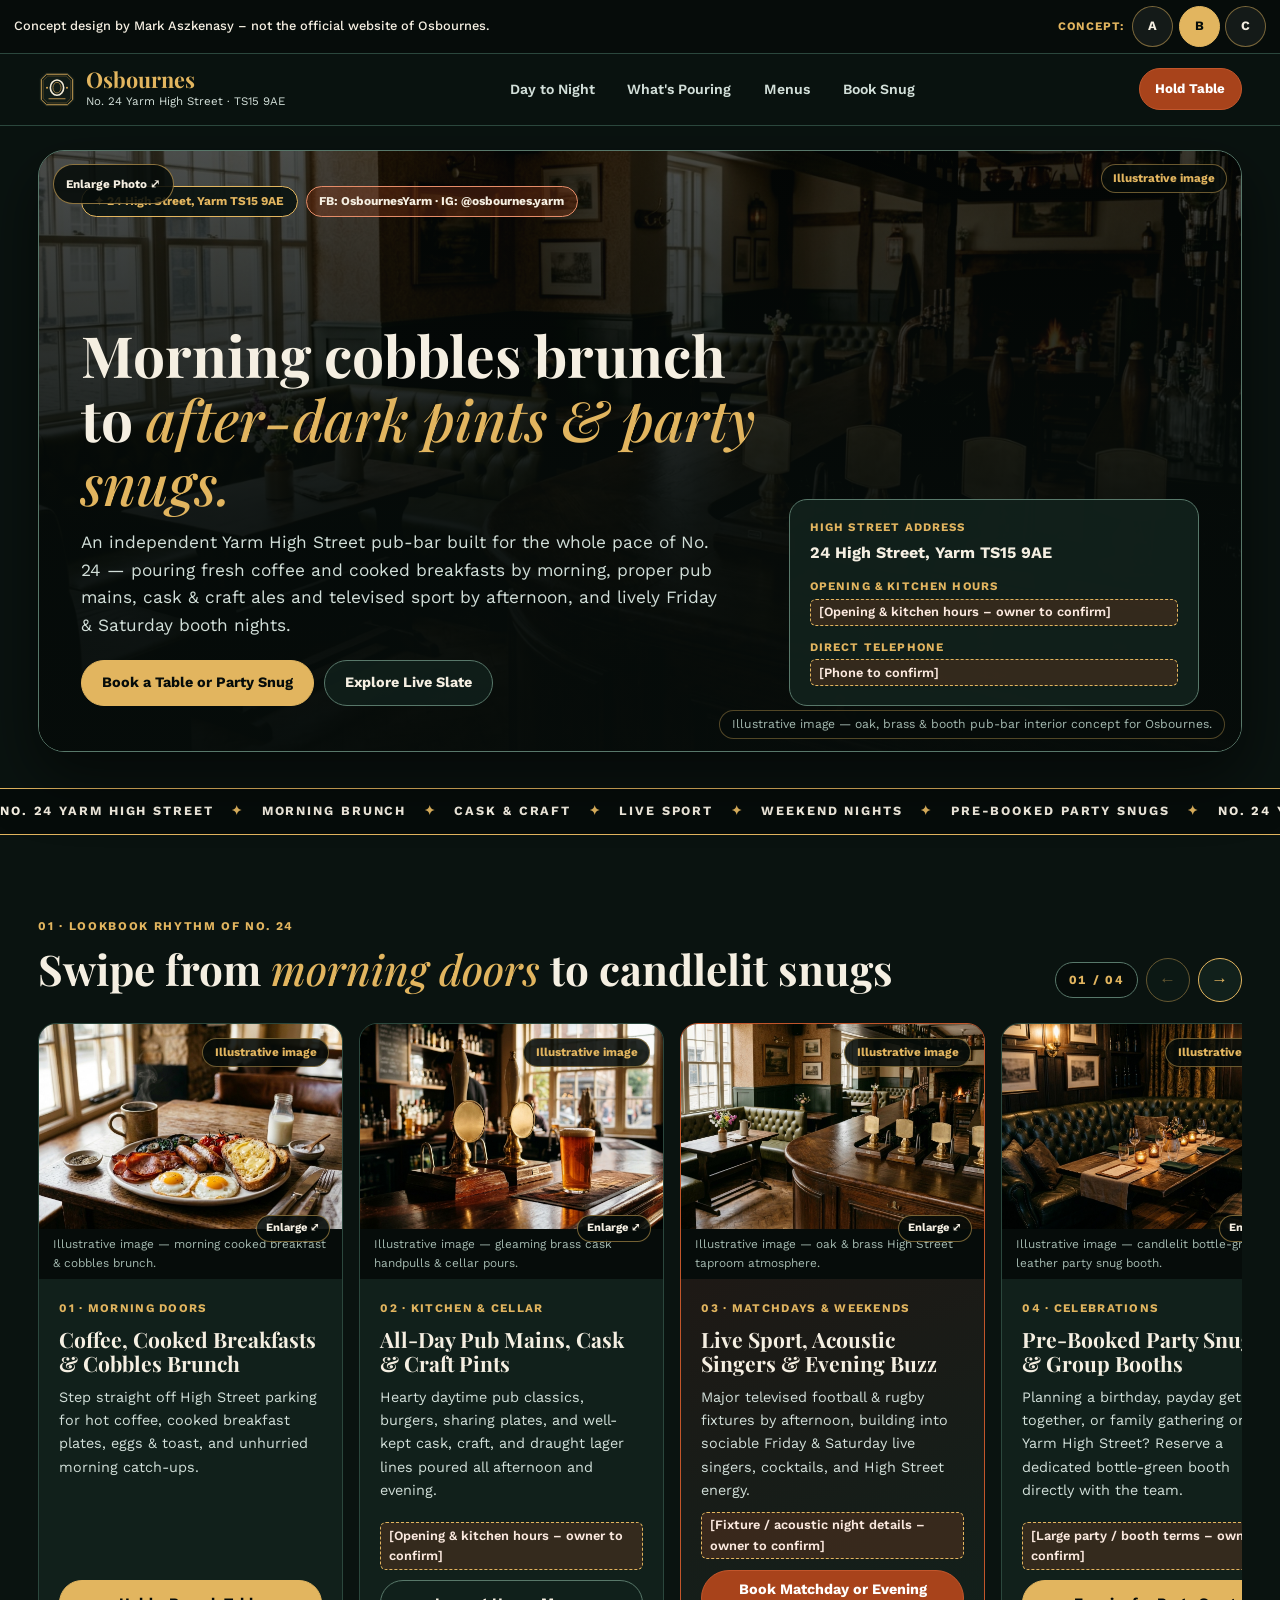
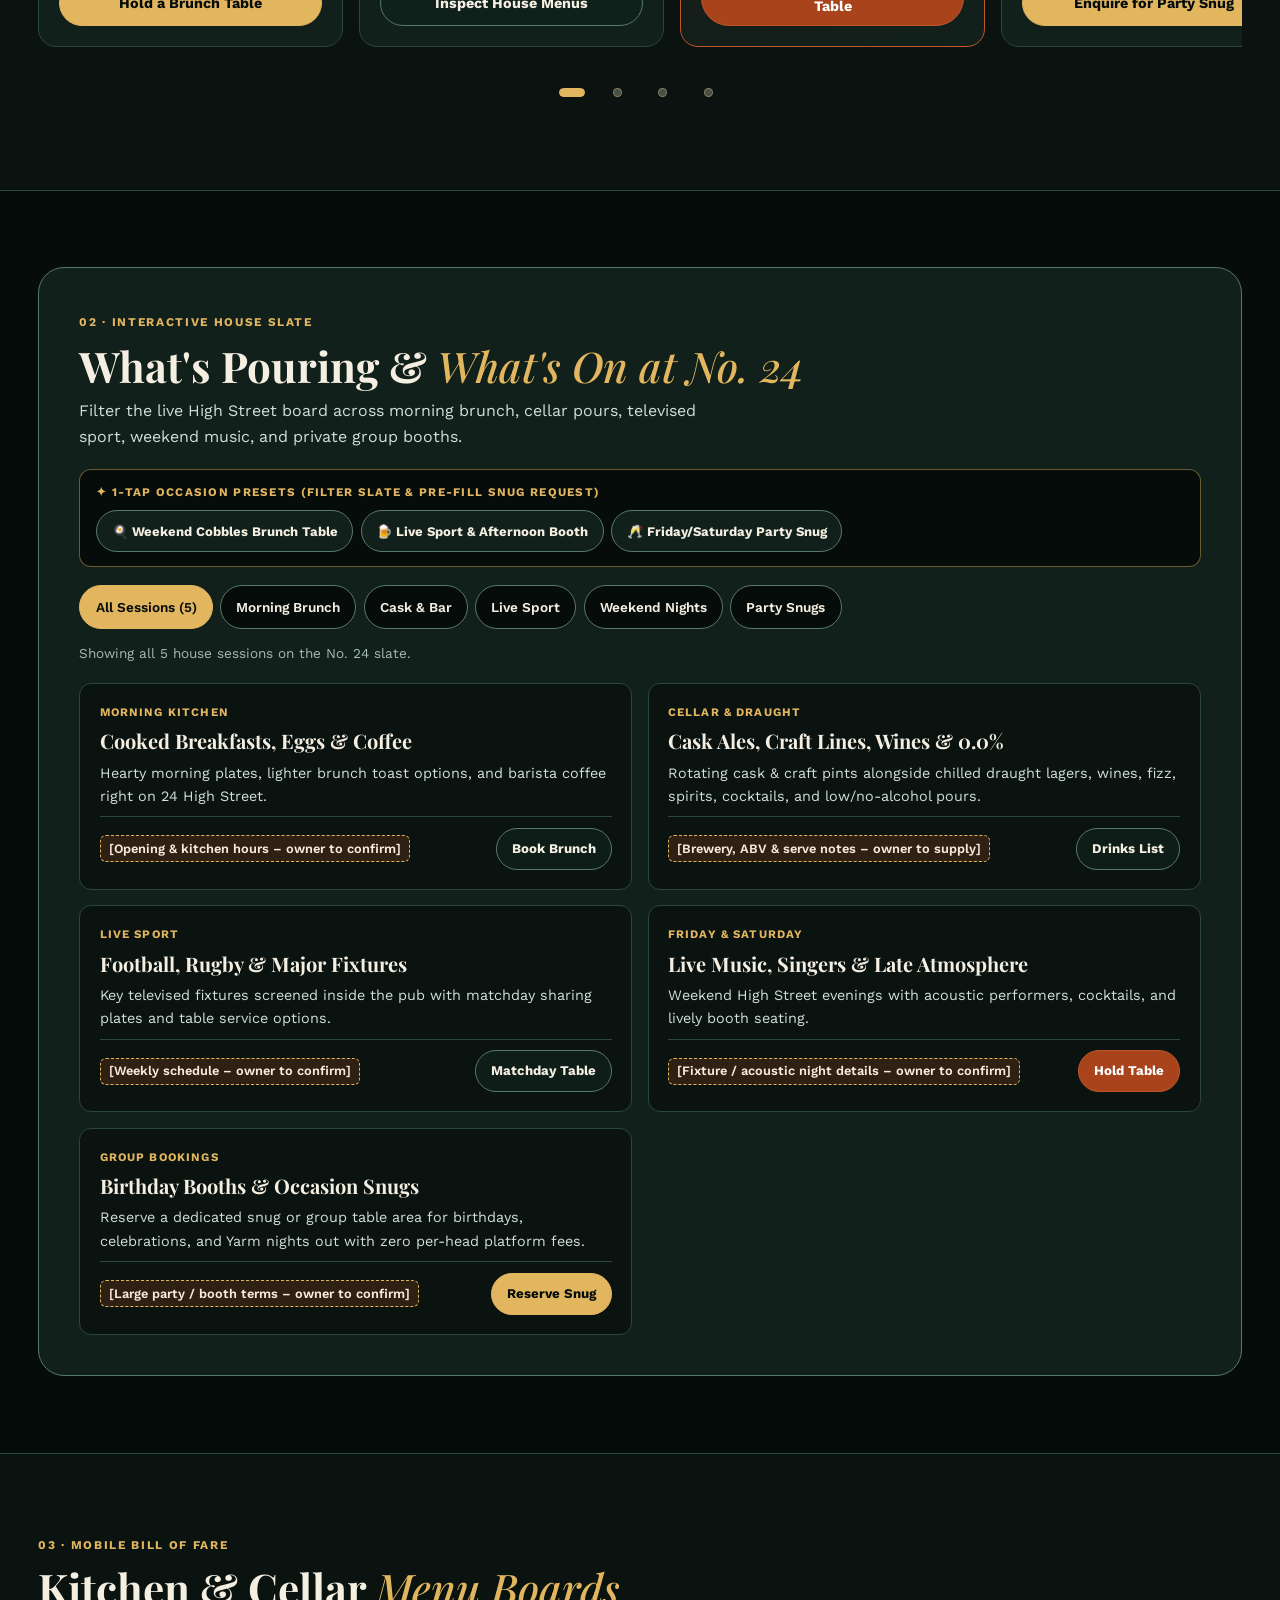
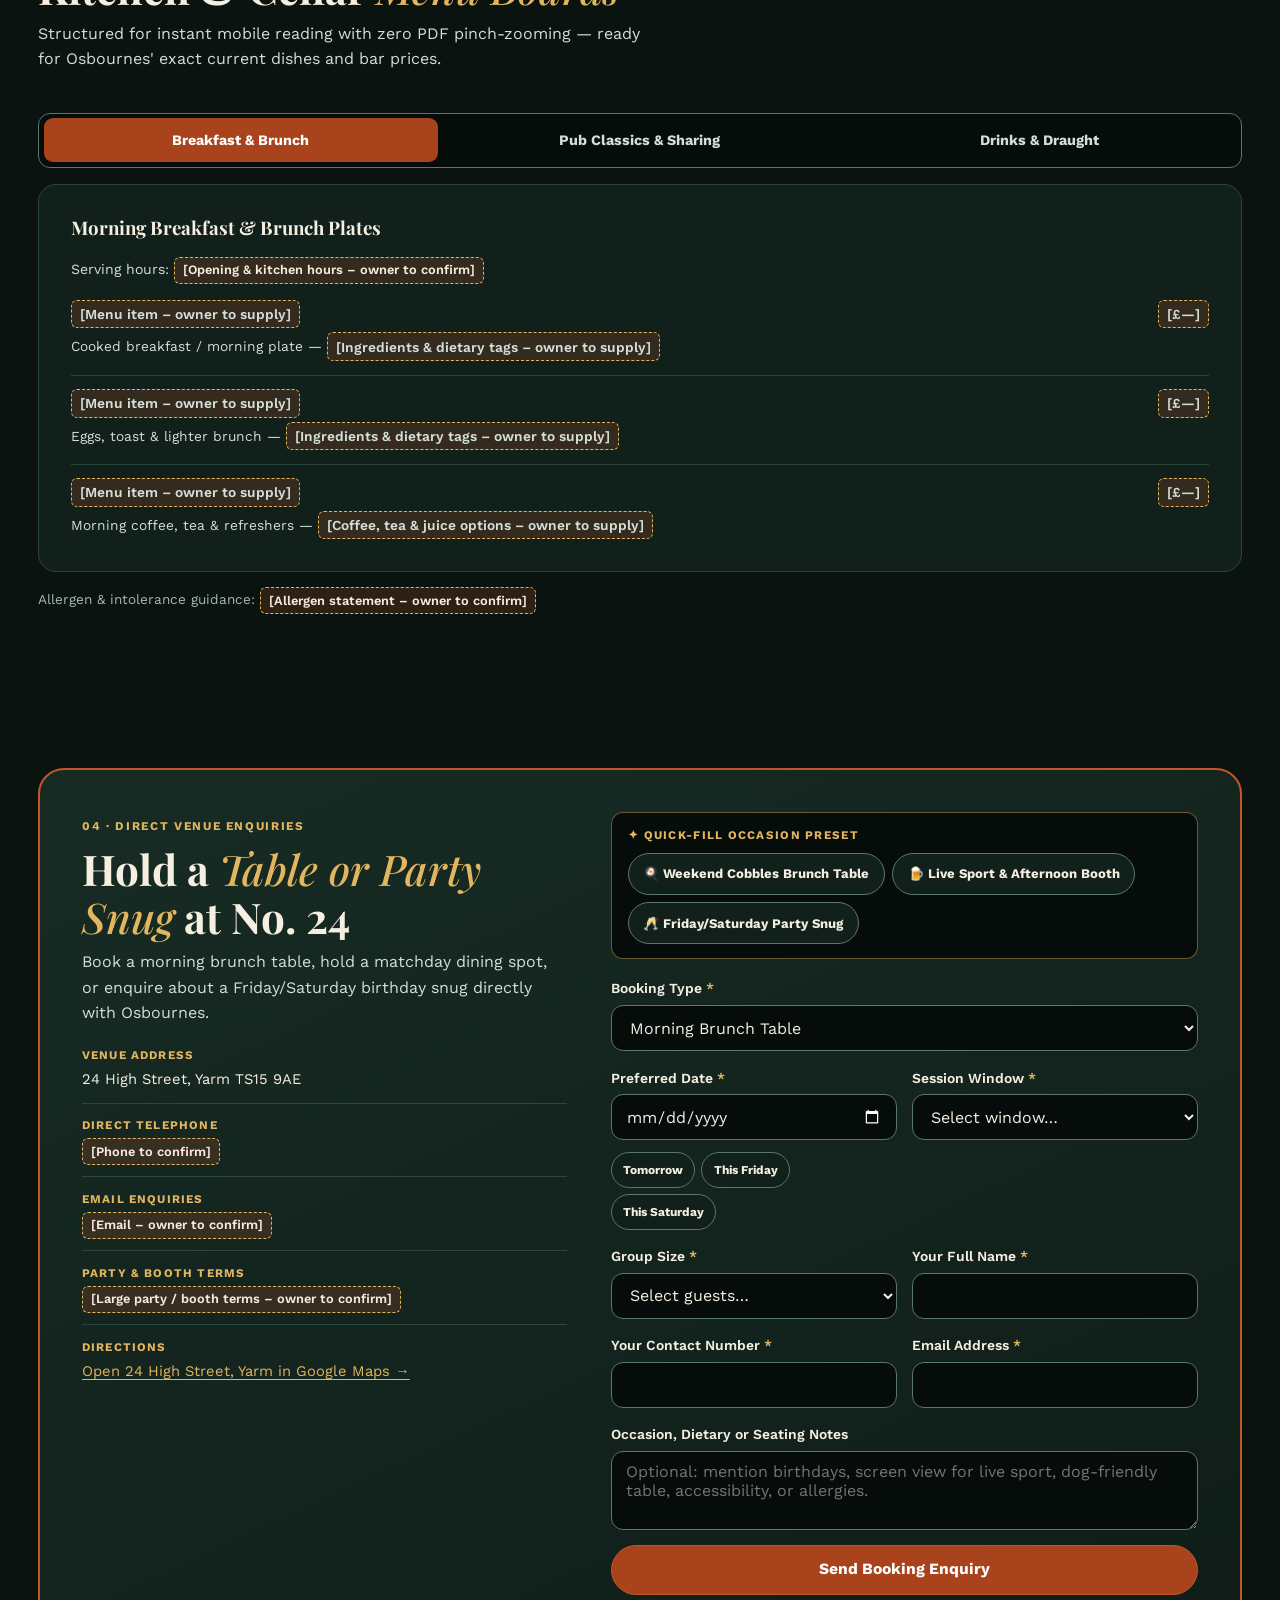
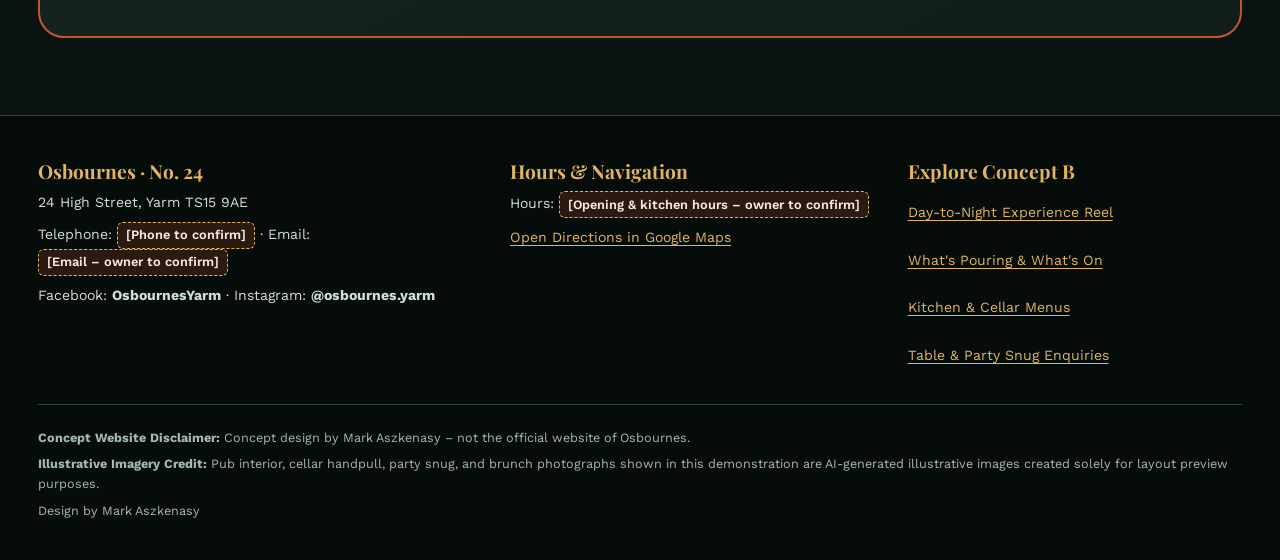
==== commit 897ef913: "Upgrade Sets A, B & C: 4-photo suite, lightbox, frosted docks, presets & live owner receipt" ====
--- a/b/index.html
+++ b/b/index.html
@@ -27,6 +27,7 @@
 
   <!-- Velvet & Brass Sticky Top Bar -->
   <header class="velvet-header">
+    <div class="scroll-progress-rail" id="b-scroll-rail" aria-hidden="true"></div>
     <div class="container header-inner">
       <a class="venue-brand" href="index.html">
         <img class="venue-crest" src="../images/logo-mark.svg" alt="" width="40" height="40">
@@ -55,6 +56,16 @@
       <div class="container">
         <div class="hero-velvet-frame">
           <figure class="hero-bg-media">
+            <button
+              type="button"
+              class="hero-zoom-btn"
+              data-lightbox-trigger
+              data-lightbox-src="../images/hero.jpg"
+              data-lightbox-alt="Moody oak-panelled public house interior with burnished brass bar rails, leather booths and warm evening glow"
+              data-lightbox-caption="Illustrative image — oak, brass &amp; booth pub-bar interior concept for Osbournes at 24 High Street, Yarm."
+            >
+              Enlarge Photo ⤢
+            </button>
             <span class="illustrative-pill">Illustrative image</span>
             <img
               src="../images/hero.jpg"
@@ -141,33 +152,36 @@
       </div>
     </div>
 
-    <!-- Horizontal Touch-Snap Experience Cards -->
+    <!-- Horizontal Touch-Snap Experience Lookbook (4 Unique Frames) -->
     <section id="experience-reel" class="velvet-section" aria-labelledby="exp-heading">
       <div class="container">
         <div class="section-head-bar">
           <div>
-            <span class="kicker-gold">01 · Rhythm of No. 24</span>
-            <h2 id="exp-heading">Swipe from <em>morning doors</em> to weekend nights</h2>
-          </div>
-
-          <div class="reel-btns" aria-label="Scroll experience cards">
-            <button type="button" class="circle-arrow" id="exp-prev" aria-label="Previous card">←</button>
-            <button type="button" class="circle-arrow" id="exp-next" aria-label="Next card">→</button>
-          </div>
-        </div>
-
-        <div class="exp-snap-track" id="exp-track" tabindex="0" role="region" aria-label="Osbournes day to night experiences">
-          <!-- Card 1: Morning Brunch with feature.jpg -->
+            <span class="kicker-gold">01 · Lookbook Rhythm of No. 24</span>
+            <h2 id="exp-heading">Swipe from <em>morning doors</em> to candlelit snugs</h2>
+          </div>
+
+          <div class="reel-btns" aria-label="Scroll lookbook frames">
+            <span class="reel-counter-pill" id="exp-counter" aria-live="polite">01 / 04</span>
+            <button type="button" class="circle-arrow" id="exp-prev" aria-label="Previous lookbook frame">←</button>
+            <button type="button" class="circle-arrow" id="exp-next" aria-label="Next lookbook frame">→</button>
+          </div>
+        </div>
+
+        <div class="exp-snap-track" id="exp-track" tabindex="0" role="region" aria-label="Osbournes 4-frame day to night lookbook">
+          <!-- Frame 01: Morning Brunch (feature.jpg) -->
           <article class="exp-card exp-card-photo">
-            <figure class="exp-card-media">
+            <figure class="exp-card-media" data-lightbox-figure tabindex="0" role="button" aria-label="Enlarge illustrative morning brunch photograph">
               <span class="illustrative-pill">Illustrative image</span>
+              <span class="zoom-hint-pill" aria-hidden="true">Enlarge ⤢</span>
               <img
                 src="../images/feature.jpg"
                 alt="Cooked pub breakfast and morning brunch plates with eggs, toast and coffee on a timber table"
                 width="1200"
                 height="896"
+                loading="lazy"
               >
-              <figcaption>Illustrative image — morning cooked breakfast &amp; brunch concept.</figcaption>
+              <figcaption>Illustrative image — morning cooked breakfast &amp; cobbles brunch.</figcaption>
             </figure>
             <div class="exp-card-body">
               <span class="exp-index">01 · Morning Doors</span>
@@ -181,8 +195,20 @@
             </div>
           </article>
 
-          <!-- Card 2: All-Day Pub Mains & Cask -->
-          <article class="exp-card">
+          <!-- Frame 02: Kitchen & Cellar Brass Handpulls (detail-1.jpg) -->
+          <article class="exp-card exp-card-photo">
+            <figure class="exp-card-media" data-lightbox-figure tabindex="0" role="button" aria-label="Enlarge illustrative cellar brass cask handpulls photograph">
+              <span class="illustrative-pill">Illustrative image</span>
+              <span class="zoom-hint-pill" aria-hidden="true">Enlarge ⤢</span>
+              <img
+                src="../images/detail-1.jpg"
+                alt="Gleaming brass cask handpulls and amber pint on a polished mahogany bar in Georgian window light"
+                width="1200"
+                height="896"
+                loading="lazy"
+              >
+              <figcaption>Illustrative image — gleaming brass cask handpulls &amp; cellar pours.</figcaption>
+            </figure>
             <div class="exp-card-body">
               <span class="exp-index">02 · Kitchen &amp; Cellar</span>
               <h3>All-Day Pub Mains, Cask &amp; Craft Pints</h3>
@@ -194,43 +220,52 @@
             </div>
           </article>
 
-          <!-- Card 3: Televised Live Sport -->
-          <article class="exp-card">
+          <!-- Frame 03: Matchdays & Weekend Atmosphere (hero.jpg) -->
+          <article class="exp-card exp-card-photo exp-card-copper">
+            <figure class="exp-card-media" data-lightbox-figure tabindex="0" role="button" aria-label="Enlarge illustrative oak and brass taproom interior photograph">
+              <span class="illustrative-pill">Illustrative image</span>
+              <span class="zoom-hint-pill" aria-hidden="true">Enlarge ⤢</span>
+              <img
+                src="../images/hero.jpg"
+                alt="Oak-panelled public house taproom with burnished brass bar rails and sociable evening tables"
+                width="1440"
+                height="803"
+                loading="lazy"
+              >
+              <figcaption>Illustrative image — oak &amp; brass High Street taproom atmosphere.</figcaption>
+            </figure>
             <div class="exp-card-body">
-              <span class="exp-index">03 · Matchday Taproom</span>
-              <h3>Televised Football, Rugby &amp; Major Sport</h3>
+              <span class="exp-index">03 · Matchdays &amp; Weekends</span>
+              <h3>Live Sport, Acoustic Singers &amp; Evening Buzz</h3>
               <p>
-                Gather round with draught pints and sharing boards for key domestic and international sporting fixtures screened live inside No. 24.
+                Major televised football &amp; rugby fixtures by afternoon, building into sociable Friday &amp; Saturday live singers, cocktails, and High Street energy.
               </p>
               <p class="exp-ph-line"><span class="ph">[Fixture / acoustic night details – owner to confirm]</span></p>
-              <button type="button" class="btn btn-velvet-outline btn-full" data-preset-booking="Dining / Matchday Table">
-                Book Matchday Table
+              <button type="button" class="btn btn-copper btn-full" data-preset-booking="Dining / Matchday Table">
+                Book Matchday or Evening Table
               </button>
             </div>
           </article>
 
-          <!-- Card 4: Weekend Nights -->
-          <article class="exp-card exp-card-copper">
+          <!-- Frame 04: Pre-Booked Party Snugs (detail-2.jpg) -->
+          <article class="exp-card exp-card-photo">
+            <figure class="exp-card-media" data-lightbox-figure tabindex="0" role="button" aria-label="Enlarge illustrative candlelit bottle-green party snug booth photograph">
+              <span class="illustrative-pill">Illustrative image</span>
+              <span class="zoom-hint-pill" aria-hidden="true">Enlarge ⤢</span>
+              <img
+                src="../images/detail-2.jpg"
+                alt="Candlelit bottle-green buttoned leather party snug booth with warm brass lamp glow"
+                width="1200"
+                height="896"
+                loading="lazy"
+              >
+              <figcaption>Illustrative image — candlelit bottle-green leather party snug booth.</figcaption>
+            </figure>
             <div class="exp-card-body">
-              <span class="exp-index">04 · Friday &amp; Saturday</span>
-              <h3>Live Singers, Acoustic Sets &amp; Evening Buzz</h3>
-              <p>
-                Sociable Yarm High Street weekend atmosphere with live acoustic music, full spirit &amp; cocktail serves, and late evening energy.
-              </p>
-              <p class="exp-ph-line"><span class="ph">[Weekly schedule – owner to confirm]</span></p>
-              <button type="button" class="btn btn-copper btn-full" data-preset-booking="Weekend Evening Table">
-                Hold Weekend Table
-              </button>
-            </div>
-          </article>
-
-          <!-- Card 5: Pre-Booked Party Snugs -->
-          <article class="exp-card">
-            <div class="exp-card-body">
-              <span class="exp-index">05 · Celebrations</span>
+              <span class="exp-index">04 · Celebrations</span>
               <h3>Pre-Booked Party Snugs &amp; Group Booths</h3>
               <p>
-                Planning a birthday, payday get-together, or family gathering on Yarm High Street? Reserve a dedicated booth or group area directly with the team.
+                Planning a birthday, payday get-together, or family gathering on Yarm High Street? Reserve a dedicated bottle-green booth directly with the team.
               </p>
               <p class="exp-ph-line"><span class="ph">[Large party / booth terms – owner to confirm]</span></p>
               <button type="button" class="btn btn-gold btn-full" data-preset-booking="Party Snug / Birthday Booth">
@@ -238,6 +273,13 @@
               </button>
             </div>
           </article>
+        </div>
+
+        <div class="reel-dots" id="exp-dots" aria-label="Choose lookbook frame">
+          <button type="button" class="reel-dot is-active" data-reel-dot="0" aria-label="Go to frame 1 of 4" aria-current="true"></button>
+          <button type="button" class="reel-dot" data-reel-dot="1" aria-label="Go to frame 2 of 4"></button>
+          <button type="button" class="reel-dot" data-reel-dot="2" aria-label="Go to frame 3 of 4"></button>
+          <button type="button" class="reel-dot" data-reel-dot="3" aria-label="Go to frame 4 of 4"></button>
         </div>
       </div>
     </section>
@@ -251,6 +293,15 @@
           <p class="slate-lead">
             Filter the live High Street board across morning brunch, cellar pours, televised sport, weekend music, and private group booths.
           </p>
+
+          <div class="occasion-presets-bar" role="region" aria-label="1-tap occasion presets">
+            <span class="occasion-presets-title">✦ 1-Tap Occasion Presets (Filter Slate &amp; Pre-Fill Snug Request)</span>
+            <div class="occasion-presets-chips">
+              <button type="button" class="occasion-chip" data-occasion-preset="brunch" aria-pressed="false">🍳 Weekend Cobbles Brunch Table</button>
+              <button type="button" class="occasion-chip" data-occasion-preset="sport" aria-pressed="false">🍺 Live Sport &amp; Afternoon Booth</button>
+              <button type="button" class="occasion-chip" data-occasion-preset="snug" aria-pressed="false">🥂 Friday/Saturday Party Snug</button>
+            </div>
+          </div>
 
           <div class="slate-filter-pills" role="region" aria-label="Filter house slate">
             <button type="button" class="slate-pill" data-slate="all" aria-pressed="true">All Sessions (5)</button>
@@ -473,6 +524,15 @@
           </div>
 
           <div class="booking-form-side">
+            <div class="occasion-presets-bar" role="region" aria-label="Quick occasion presets for booking">
+              <span class="occasion-presets-title">✦ Quick-Fill Occasion Preset</span>
+              <div class="occasion-presets-chips">
+                <button type="button" class="occasion-chip" data-occasion-preset="brunch" aria-pressed="false">🍳 Weekend Cobbles Brunch Table</button>
+                <button type="button" class="occasion-chip" data-occasion-preset="sport" aria-pressed="false">🍺 Live Sport &amp; Afternoon Booth</button>
+                <button type="button" class="occasion-chip" data-occasion-preset="snug" aria-pressed="false">🥂 Friday/Saturday Party Snug</button>
+              </div>
+            </div>
+
             <form id="osbournes-b-form" novalidate>
               <div class="field-wrap">
                 <label for="ob-type">Booking Type <span class="req" aria-hidden="true">*</span></label>
@@ -597,7 +657,7 @@
 
       <div class="footer-legal">
         <p><strong>Concept Website Disclaimer:</strong> Concept design by Mark Aszkenasy – not the official website of Osbournes.</p>
-        <p><strong>Illustrative Imagery Credit:</strong> Pub interior and brunch photographs shown in this demonstration are AI-generated illustrative images created solely for layout preview purposes.</p>
+        <p><strong>Illustrative Imagery Credit:</strong> Pub interior, cellar handpull, party snug, and brunch photographs shown in this demonstration are AI-generated illustrative images created solely for layout preview purposes.</p>
         <p>Design by Mark Aszkenasy</p>
       </div>
     </div>
@@ -610,6 +670,24 @@
     <a class="vdock-link vdock-cta" href="#book-snug">Book Snug</a>
   </nav>
 
+  <div id="micro-toast" class="micro-toast" role="status" aria-live="polite"></div>
+
+  <dialog id="photo-lightbox" class="photo-lightbox" aria-label="Illustrative photograph preview">
+    <div class="lightbox-shell">
+      <div class="lightbox-topbar">
+        <span class="lightbox-ill-tag">Illustrative image</span>
+        <button type="button" class="lightbox-close" data-lightbox-close aria-label="Close photo preview">✕</button>
+      </div>
+      <div class="lightbox-stage">
+        <img id="lightbox-img" src="../images/hero.jpg" alt="" width="1200" height="896">
+      </div>
+      <div class="lightbox-foot">
+        <p id="lightbox-caption" class="lightbox-caption"></p>
+        <a class="btn btn-copper btn-compact" id="lightbox-cta" href="#book-snug" data-lightbox-jump>Hold Table or Snug →</a>
+      </div>
+    </div>
+  </dialog>
+
   <script src="js/app.js"></script>
 </body>
 </html>
--- a/b/css/styles.css
+++ b/b/css/styles.css
@@ -126,13 +126,13 @@
   top: 0.75rem;
 }
 
-/* Concept Banner */
+/* Concept Banner (<= 84px at 390px, >= 40px pills) */
 .concept-banner {
   background-color: var(--bottle-deep);
   color: var(--cream);
-  font-size: 0.8rem;
-  line-height: 1.45;
-  padding: 0.45rem 0.85rem;
+  font-size: 0.75rem;
+  line-height: 1.3;
+  padding: 0.32rem 0.7rem;
   border-bottom: 1px solid var(--border-brass-subtle);
   overflow-wrap: anywhere;
 }
@@ -141,52 +141,59 @@
   max-width: var(--container-max);
   margin: 0 auto;
   display: flex;
-  flex-direction: column;
-  align-items: center;
-  justify-content: center;
-  gap: 0.4rem;
-  text-align: center;
-}
-
-@media (min-width: 920px) {
-  .concept-banner-inner {
-    flex-direction: row;
-    justify-content: space-between;
-    text-align: left;
-    gap: 1rem;
-  }
+  flex-direction: row;
+  align-items: center;
+  justify-content: space-between;
+  gap: 0.55rem;
+  text-align: left;
 }
 
 .concept-banner p {
   margin: 0;
   font-weight: 500;
+  flex: 1 1 auto;
+  min-width: 0;
 }
 
 .concept-switcher {
   display: inline-flex;
   align-items: center;
-  flex-wrap: wrap;
-  justify-content: center;
-  gap: 0.35rem;
+  flex-wrap: nowrap;
+  justify-content: flex-end;
+  gap: 0.25rem;
   flex-shrink: 0;
 }
 
 .concept-switcher-label {
-  font-size: 0.74rem;
+  display: none;
+  font-size: 0.72rem;
   font-weight: 700;
   text-transform: uppercase;
   letter-spacing: 0.08em;
   color: var(--gold);
-  margin-right: 0.12rem;
+  margin-right: 0.14rem;
+}
+
+@media (min-width: 680px) {
+  .concept-banner {
+    font-size: 0.8rem;
+    padding: 0.38rem 0.85rem;
+  }
+  .concept-switcher-label {
+    display: inline;
+  }
+  .concept-switcher {
+    gap: 0.35rem;
+  }
 }
 
 .concept-pill {
   display: inline-flex;
   align-items: center;
   justify-content: center;
-  min-width: 42px;
-  min-height: 42px;
-  padding: 0 0.65rem;
+  min-width: 41px;
+  min-height: 41px;
+  padding: 0 0.5rem;
   border-radius: var(--radius-pill);
   border: 1px solid rgba(226, 181, 95, 0.5);
   background-color: rgba(255, 255, 255, 0.06);
@@ -1104,22 +1111,33 @@
   margin: 0;
 }
 
-/* Floating Velvet Dock */
+/* Floating Velvet Frosted-Glass Safe-Area Dock */
 .velvet-dock {
   position: fixed;
-  left: 50%;
+  left: 0;
+  right: 0;
+  margin: 0 auto;
   bottom: calc(0.65rem + env(safe-area-inset-bottom, 0px));
-  transform: translateX(-50%);
+  transform: translateY(0);
   width: min(calc(100% - 1.25rem), 420px);
   z-index: 1400;
-  background-color: rgba(6, 12, 10, 0.95);
-  border: 1px solid var(--gold);
+  background-color: rgba(8, 15, 12, 0.96);
+  backdrop-filter: blur(20px) saturate(180%);
+  -webkit-backdrop-filter: blur(20px) saturate(180%);
+  border: 1px solid rgba(226, 181, 95, 0.65);
   border-radius: var(--radius-pill);
   padding: 0.35rem;
   display: grid;
   grid-template-columns: repeat(3, 1fr);
   gap: 0.3rem;
-  box-shadow: 0 14px 34px rgba(0, 0, 0, 0.6);
+  box-shadow: inset 0 1px 0 rgba(255, 248, 228, 0.18), 0 16px 38px rgba(0, 0, 0, 0.68);
+  transition: transform 0.32s cubic-bezier(0.22, 1, 0.36, 1), opacity 0.26s ease;
+}
+
+.velvet-dock.is-dock-hidden {
+  transform: translateY(130%);
+  opacity: 0;
+  pointer-events: none;
 }
 
 @media (min-width: 960px) {
@@ -1140,9 +1158,480 @@
   text-decoration: none;
 }
 
+.vdock-link:hover {
+  background-color: rgba(226, 181, 95, 0.14);
+  color: var(--gold);
+}
+
 .vdock-cta {
   background-color: var(--copper-cta);
   color: #FFFFFF;
+}
+
+.vdock-cta:hover {
+  background-color: var(--copper-hover);
+  color: #FFFFFF;
+}
+
+/* ==========================================================================
+   Awwwards / Godly Motion: View Transitions, Top Scroll Hairline, Snap Controls,
+   Native <dialog> Lightbox, 1-Tap Occasion Presets, Micro-Toast & Receipt Ticket
+   ========================================================================== */
+@media (prefers-reduced-motion: no-preference) {
+  @view-transition {
+    navigation: auto;
+  }
+}
+
+.scroll-progress-rail {
+  position: absolute;
+  top: 0;
+  left: 0;
+  width: 100%;
+  height: 2.5px;
+  transform-origin: 0 50%;
+  transform: scaleX(0);
+  background: linear-gradient(90deg, var(--gold) 0%, var(--copper) 100%);
+  pointer-events: none;
+  z-index: 30;
+  transition: transform 0.08s linear;
+}
+
+/* Snap Reel Live Counter + Active Dots */
+.reel-btns {
+  display: flex;
+  align-items: center;
+  gap: 0.5rem;
+}
+
+.reel-counter-pill {
+  display: inline-flex;
+  align-items: center;
+  justify-content: center;
+  min-height: 36px;
+  padding: 0.25rem 0.8rem;
+  border-radius: var(--radius-pill);
+  background-color: var(--bottle-deep);
+  border: 1px solid var(--border-brass-strong);
+  color: var(--gold);
+  font-size: 0.78rem;
+  font-weight: 700;
+  letter-spacing: 0.1em;
+  font-variant-numeric: tabular-nums;
+}
+
+.circle-arrow:disabled {
+  opacity: 0.42;
+  cursor: default;
+}
+
+.reel-dots {
+  display: flex;
+  align-items: center;
+  justify-content: center;
+  gap: 0.35rem;
+  margin-top: 0.75rem;
+}
+
+.reel-dot {
+  appearance: none;
+  width: 40px;
+  height: 40px;
+  padding: 0;
+  border: none;
+  background: transparent;
+  cursor: pointer;
+  display: inline-flex;
+  align-items: center;
+  justify-content: center;
+}
+
+.reel-dot::before {
+  content: "";
+  width: 9px;
+  height: 9px;
+  border-radius: var(--radius-pill);
+  background-color: rgba(210, 223, 217, 0.3);
+  border: 1px solid rgba(226, 181, 95, 0.45);
+  transition: width 0.24s cubic-bezier(0.22, 1, 0.36, 1), background-color 0.2s ease;
+}
+
+.reel-dot.is-active::before {
+  width: 26px;
+  background-color: var(--gold);
+  border-color: var(--gold);
+}
+
+/* Interactive Lookbook Photo Zoom Affordance */
+.exp-card-media[data-lightbox-figure] {
+  cursor: zoom-in;
+  overflow: hidden;
+}
+
+.exp-card-media img {
+  width: 100%;
+  height: 205px;
+  object-fit: cover;
+  transition: transform 0.55s cubic-bezier(0.22, 1, 0.36, 1);
+}
+
+@media (hover: hover) and (prefers-reduced-motion: no-preference) {
+  .exp-card-media[data-lightbox-figure]:hover img {
+    transform: scale(1.035);
+  }
+}
+
+.zoom-hint-pill {
+  position: absolute;
+  bottom: 2.35rem;
+  right: 0.75rem;
+  z-index: 3;
+  background-color: rgba(6, 12, 10, 0.88);
+  color: var(--cream);
+  border: 1px solid rgba(226, 181, 95, 0.5);
+  padding: 0.2rem 0.62rem;
+  border-radius: var(--radius-pill);
+  font-size: 0.7rem;
+  font-weight: 700;
+  pointer-events: none;
+}
+
+.hero-zoom-btn {
+  position: absolute;
+  top: 0.85rem;
+  left: 0.85rem;
+  z-index: 4;
+  min-height: 40px;
+  padding: 0.32rem 0.78rem;
+  border-radius: var(--radius-pill);
+  border: 1px solid rgba(226, 181, 95, 0.6);
+  background-color: rgba(6, 12, 10, 0.88);
+  color: var(--cream);
+  font-family: var(--font-sans);
+  font-size: 0.73rem;
+  font-weight: 700;
+  cursor: pointer;
+}
+
+.hero-zoom-btn:hover {
+  background-color: var(--gold);
+  color: var(--bottle-deep);
+}
+
+/* Native <dialog> Photo Lightbox */
+.photo-lightbox {
+  border: 1.5px solid var(--gold);
+  border-radius: var(--radius-lg);
+  padding: 0;
+  max-width: min(92vw, 920px);
+  width: 100%;
+  background-color: var(--bottle-night);
+  color: var(--cream);
+  box-shadow: 0 32px 72px rgba(0, 0, 0, 0.82);
+}
+
+.photo-lightbox::backdrop {
+  background: rgba(5, 10, 8, 0.82);
+  backdrop-filter: blur(12px);
+  -webkit-backdrop-filter: blur(12px);
+}
+
+.lightbox-shell {
+  display: flex;
+  flex-direction: column;
+}
+
+.lightbox-topbar {
+  display: flex;
+  align-items: center;
+  justify-content: space-between;
+  gap: 0.75rem;
+  padding: 0.65rem 0.95rem;
+  border-bottom: 1px solid var(--border-brass-subtle);
+  background-color: var(--bottle-deep);
+}
+
+.lightbox-ill-tag {
+  display: inline-flex;
+  align-items: center;
+  padding: 0.24rem 0.7rem;
+  border-radius: var(--radius-pill);
+  border: 1px solid rgba(226, 181, 95, 0.55);
+  background-color: rgba(226, 181, 95, 0.14);
+  color: var(--gold);
+  font-size: 0.73rem;
+  font-weight: 700;
+}
+
+.lightbox-close {
+  width: 44px;
+  height: 44px;
+  border-radius: 50%;
+  border: 1px solid var(--gold);
+  background-color: var(--velvet-card);
+  color: var(--cream);
+  font-size: 1.05rem;
+  font-weight: 700;
+  cursor: pointer;
+  display: inline-flex;
+  align-items: center;
+  justify-content: center;
+}
+
+.lightbox-close:hover {
+  background-color: var(--gold);
+  color: var(--bottle-deep);
+}
+
+.lightbox-stage {
+  background-color: #040806;
+  display: flex;
+  align-items: center;
+  justify-content: center;
+  max-height: 66vh;
+  overflow: hidden;
+}
+
+.lightbox-stage img {
+  width: 100%;
+  max-height: 66vh;
+  object-fit: contain;
+}
+
+.lightbox-foot {
+  display: flex;
+  flex-wrap: wrap;
+  align-items: center;
+  justify-content: space-between;
+  gap: 0.85rem;
+  padding: 0.85rem 1.05rem;
+  border-top: 1px solid var(--border-brass-subtle);
+  background-color: var(--bottle-deep);
+}
+
+.lightbox-caption {
+  margin: 0;
+  font-size: 0.85rem;
+  color: var(--mist);
+  flex: 1 1 220px;
+}
+
+/* 1-Tap Occasion Presets */
+.occasion-presets-bar {
+  background-color: var(--bottle-deep);
+  border: 1px solid rgba(226, 181, 95, 0.45);
+  border-radius: var(--radius-md);
+  padding: 0.85rem 1rem;
+  margin-bottom: 1.15rem;
+}
+
+.occasion-presets-title {
+  display: block;
+  font-size: 0.73rem;
+  font-weight: 700;
+  text-transform: uppercase;
+  letter-spacing: 0.11em;
+  color: var(--gold);
+  margin-bottom: 0.5rem;
+}
+
+.occasion-presets-chips {
+  display: flex;
+  flex-wrap: wrap;
+  gap: 0.48rem;
+}
+
+.occasion-chip {
+  min-height: 42px;
+  padding: 0.42rem 0.9rem;
+  border-radius: var(--radius-pill);
+  border: 1px solid var(--border-brass-strong);
+  background-color: var(--velvet-card);
+  color: var(--cream);
+  font-family: var(--font-sans);
+  font-size: 0.82rem;
+  font-weight: 700;
+  cursor: pointer;
+  text-align: left;
+  transition: background-color 0.16s ease, border-color 0.16s ease, color 0.16s ease;
+}
+
+.occasion-chip:hover,
+.occasion-chip[aria-pressed="true"] {
+  background-color: var(--gold);
+  border-color: var(--gold);
+  color: var(--bottle-deep);
+}
+
+.slate-item.is-preset-match {
+  border-color: var(--gold);
+  box-shadow: 0 0 0 1.5px var(--gold);
+}
+
+/* Quick Date Chips */
+.quick-date-chips {
+  display: flex;
+  flex-wrap: wrap;
+  gap: 0.38rem;
+  margin-top: 0.35rem;
+}
+
+.quick-date-chip {
+  min-height: 36px;
+  padding: 0.28rem 0.7rem;
+  border-radius: var(--radius-pill);
+  border: 1px solid var(--border-brass-strong);
+  background-color: var(--velvet-card);
+  color: var(--cream);
+  font-family: var(--font-sans);
+  font-size: 0.75rem;
+  font-weight: 700;
+  cursor: pointer;
+}
+
+.quick-date-chip:hover,
+.quick-date-chip.is-selected {
+  background-color: var(--copper-cta);
+  border-color: var(--copper);
+  color: #FFFFFF;
+}
+
+/* Sleek Non-Blocking Micro-Toast */
+.micro-toast {
+  position: fixed;
+  left: 0;
+  right: 0;
+  margin: 0 auto;
+  bottom: calc(5.25rem + env(safe-area-inset-bottom, 0px));
+  width: max-content;
+  max-width: calc(100vw - 1.5rem);
+  z-index: 1900;
+  background-color: rgba(6, 12, 10, 0.97);
+  color: var(--cream);
+  border: 1px solid var(--gold);
+  border-radius: var(--radius-pill);
+  padding: 0.5rem 1rem;
+  font-size: 0.82rem;
+  font-weight: 700;
+  box-shadow: 0 14px 32px rgba(0, 0, 0, 0.65);
+  opacity: 0;
+  transform: translateY(12px);
+  pointer-events: none;
+  transition: opacity 0.22s ease, transform 0.22s ease;
+}
+
+@media (min-width: 960px) {
+  .micro-toast {
+    bottom: 1.5rem;
+  }
+}
+
+.micro-toast.is-visible {
+  opacity: 1;
+  transform: translateY(0);
+}
+
+/* Owner Receipt Summary Ticket inside #ob-confirmation */
+.demo-verbatim-notice {
+  margin: 0 0 0.8rem;
+  padding-bottom: 0.7rem;
+  border-bottom: 1px dashed rgba(226, 181, 95, 0.48);
+  font-size: 0.95rem;
+  font-weight: 700;
+  color: var(--gold-bright);
+}
+
+.receipt-ticket {
+  background-color: var(--bottle-deep);
+  border: 1px solid var(--border-brass-strong);
+  border-radius: var(--radius-md);
+  padding: 0.9rem 1rem;
+  font-weight: 400;
+}
+
+.receipt-ticket-head {
+  display: flex;
+  flex-wrap: wrap;
+  align-items: center;
+  justify-content: space-between;
+  gap: 0.5rem;
+  margin-bottom: 0.75rem;
+  padding-bottom: 0.55rem;
+  border-bottom: 1px solid var(--border-brass-subtle);
+}
+
+.receipt-ticket-title {
+  font-family: var(--font-display);
+  font-size: 1.05rem;
+  font-weight: 700;
+  color: var(--cream);
+}
+
+.receipt-ref-badge {
+  background-color: rgba(226, 181, 95, 0.16);
+  border: 1px solid var(--gold);
+  color: var(--gold);
+  padding: 0.18rem 0.58rem;
+  border-radius: var(--radius-pill);
+  font-size: 0.73rem;
+  font-weight: 700;
+  letter-spacing: 0.05em;
+}
+
+.receipt-dl {
+  margin: 0;
+  display: grid;
+  grid-template-columns: 1fr;
+  gap: 0.48rem;
+}
+
+@media (min-width: 560px) {
+  .receipt-dl {
+    grid-template-columns: repeat(2, minmax(0, 1fr));
+  }
+}
+
+.receipt-dl div {
+  background-color: rgba(255, 255, 255, 0.03);
+  border: 1px solid var(--border-brass-subtle);
+  border-radius: 8px;
+  padding: 0.45rem 0.6rem;
+}
+
+.receipt-dl dt {
+  font-size: 0.68rem;
+  font-weight: 700;
+  text-transform: uppercase;
+  letter-spacing: 0.09em;
+  color: var(--gold);
+}
+
+.receipt-dl dd {
+  margin: 0.15rem 0 0;
+  font-size: 0.85rem;
+  color: var(--cream);
+  overflow-wrap: anywhere;
+}
+
+.receipt-actions {
+  display: flex;
+  flex-wrap: wrap;
+  gap: 0.5rem;
+  margin-top: 0.8rem;
+}
+
+/* Below-the-fold choreographed reveal */
+@media (prefers-reduced-motion: no-preference) {
+  .reveal-ready {
+    opacity: 0;
+    transform: translateY(16px);
+    transition: opacity 0.55s cubic-bezier(0.22, 1, 0.36, 1), transform 0.55s cubic-bezier(0.22, 1, 0.36, 1);
+    transition-delay: var(--reveal-delay, 0ms);
+  }
+  .reveal-ready.is-revealed {
+    opacity: 1;
+    transform: none;
+  }
 }
 
 @media (prefers-reduced-motion: reduce) {
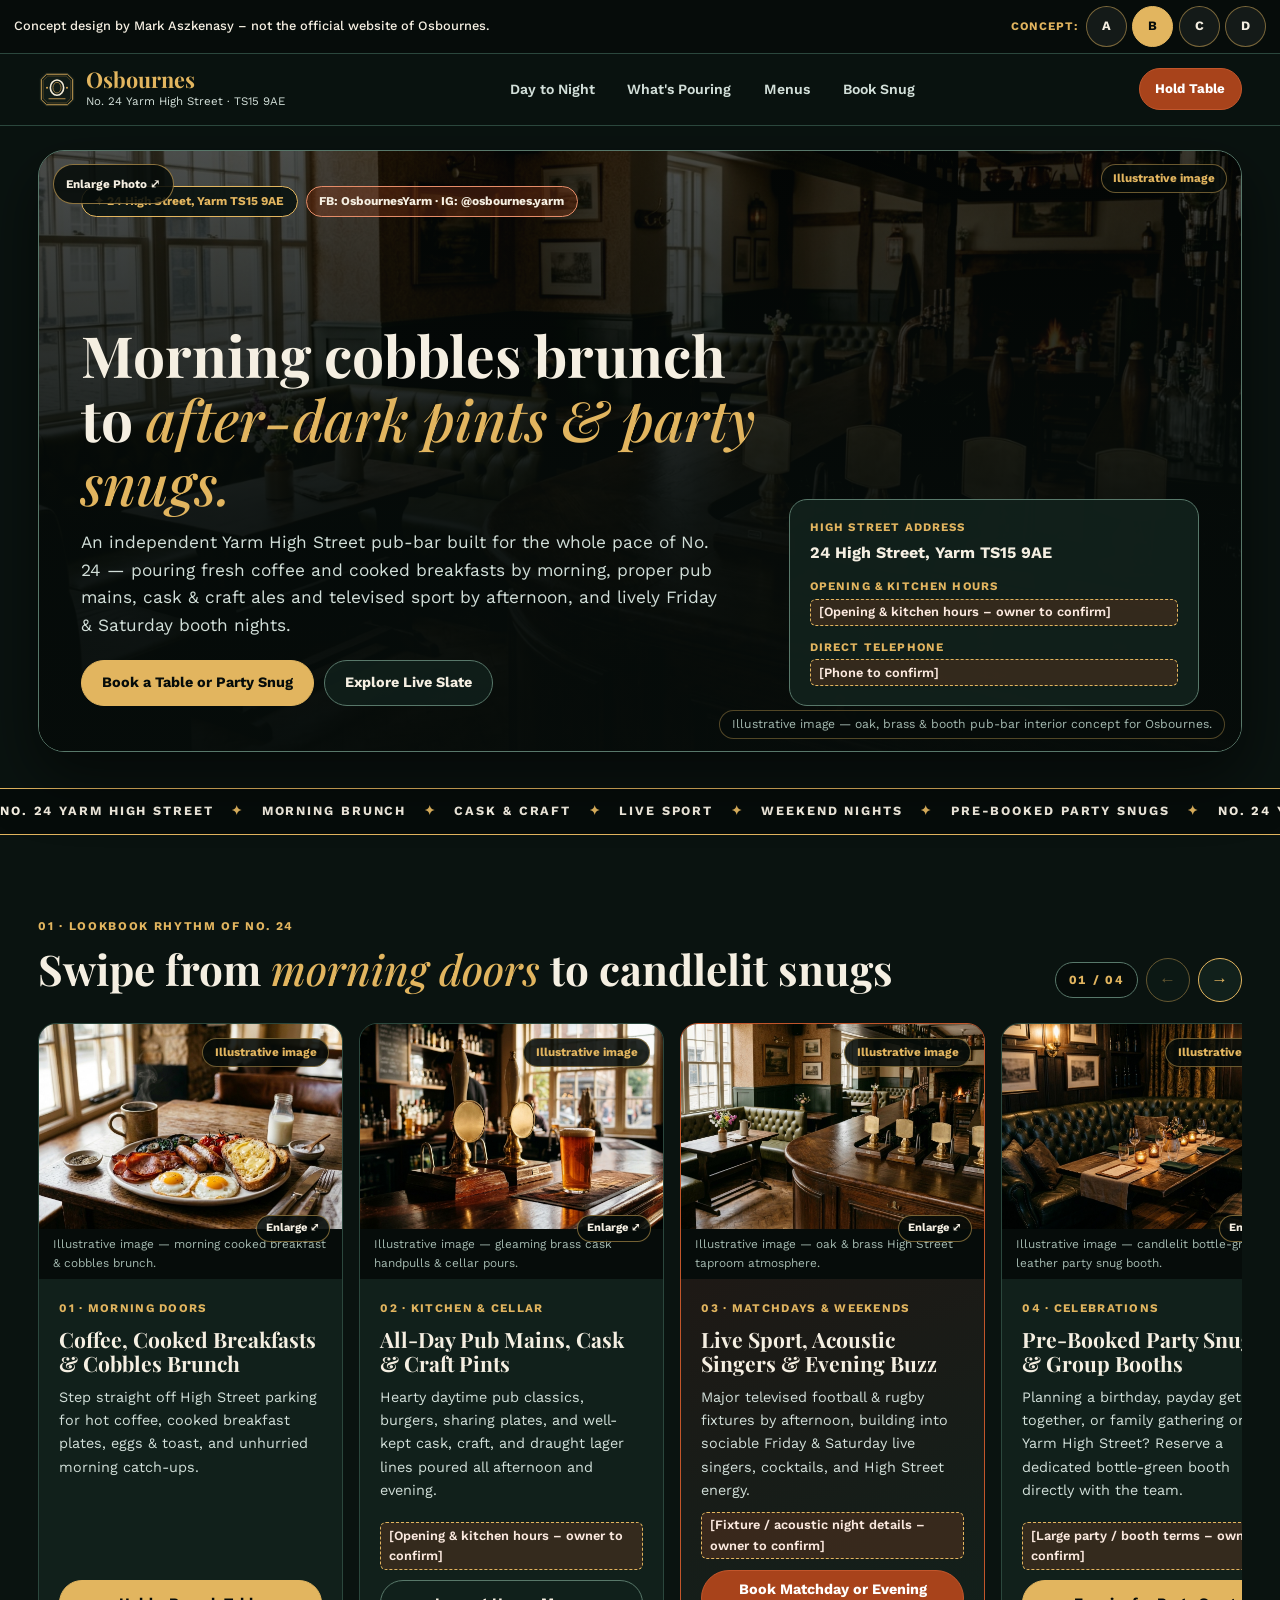
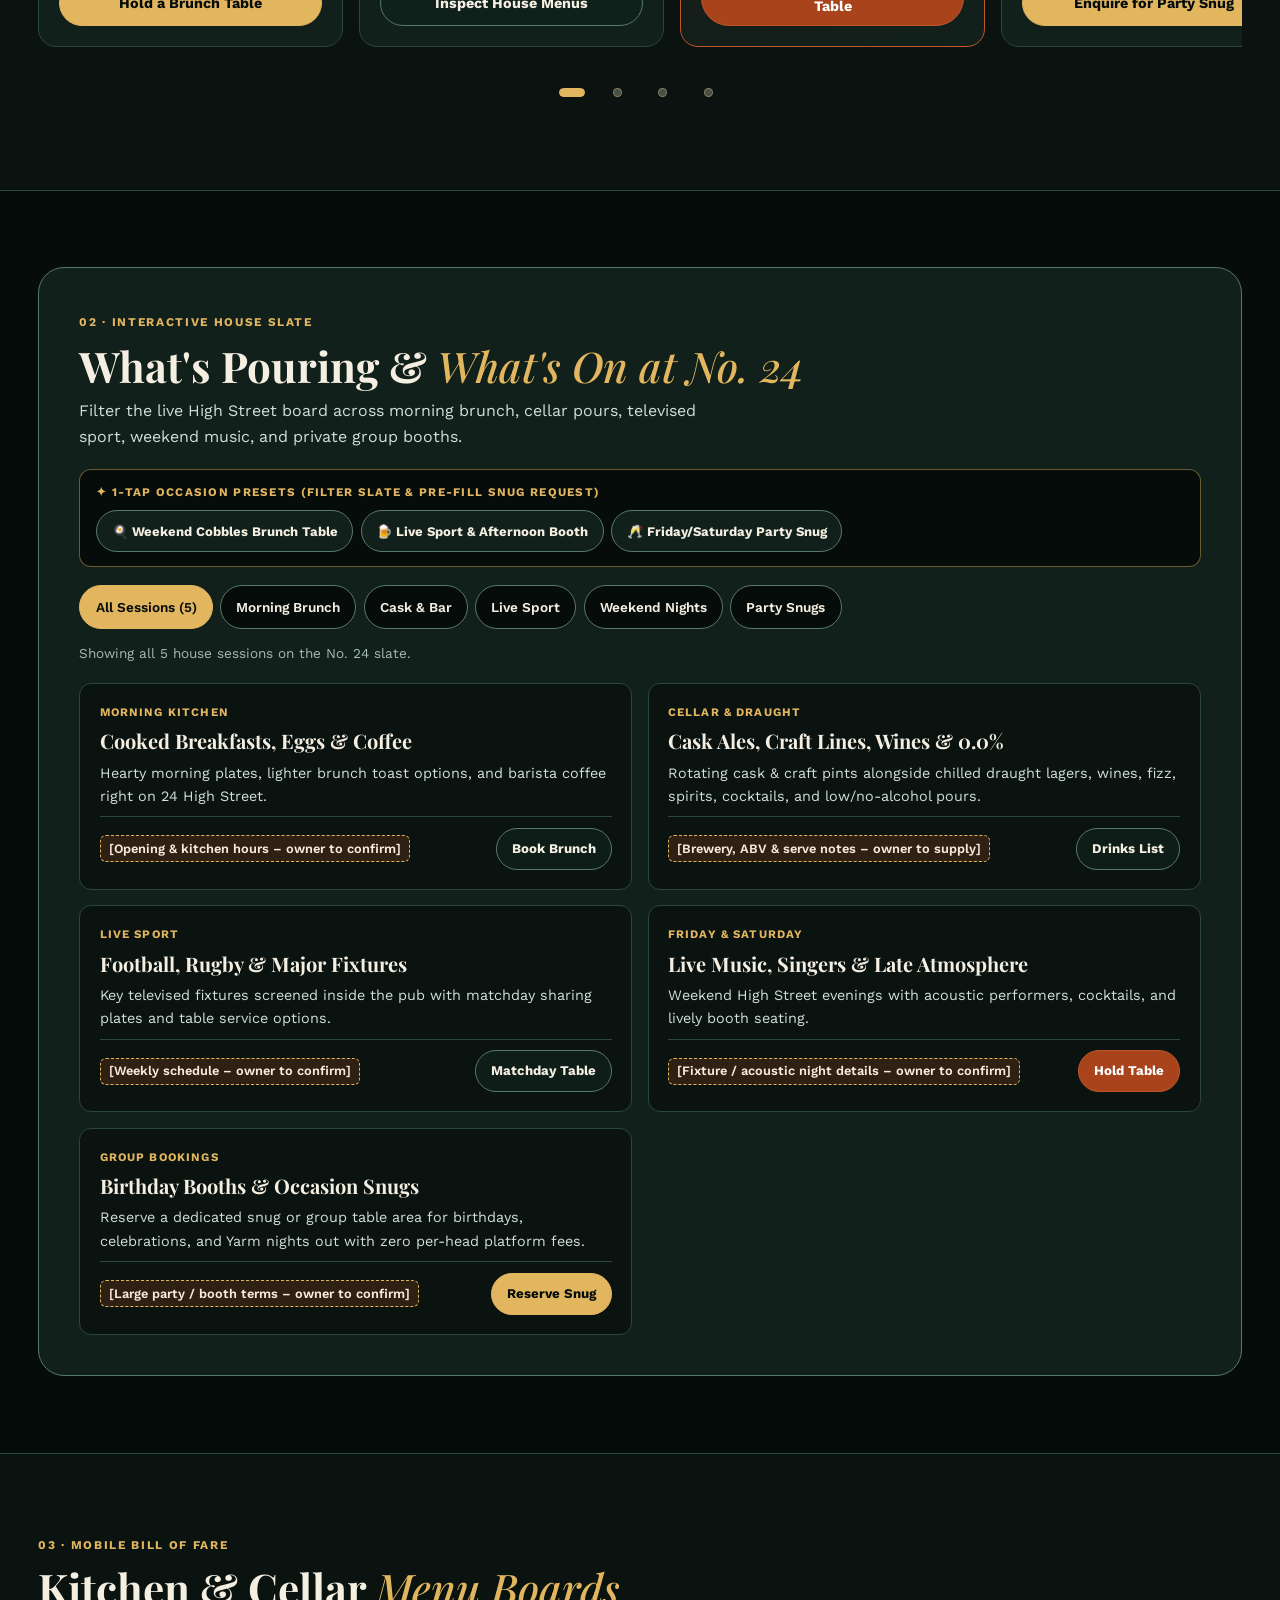
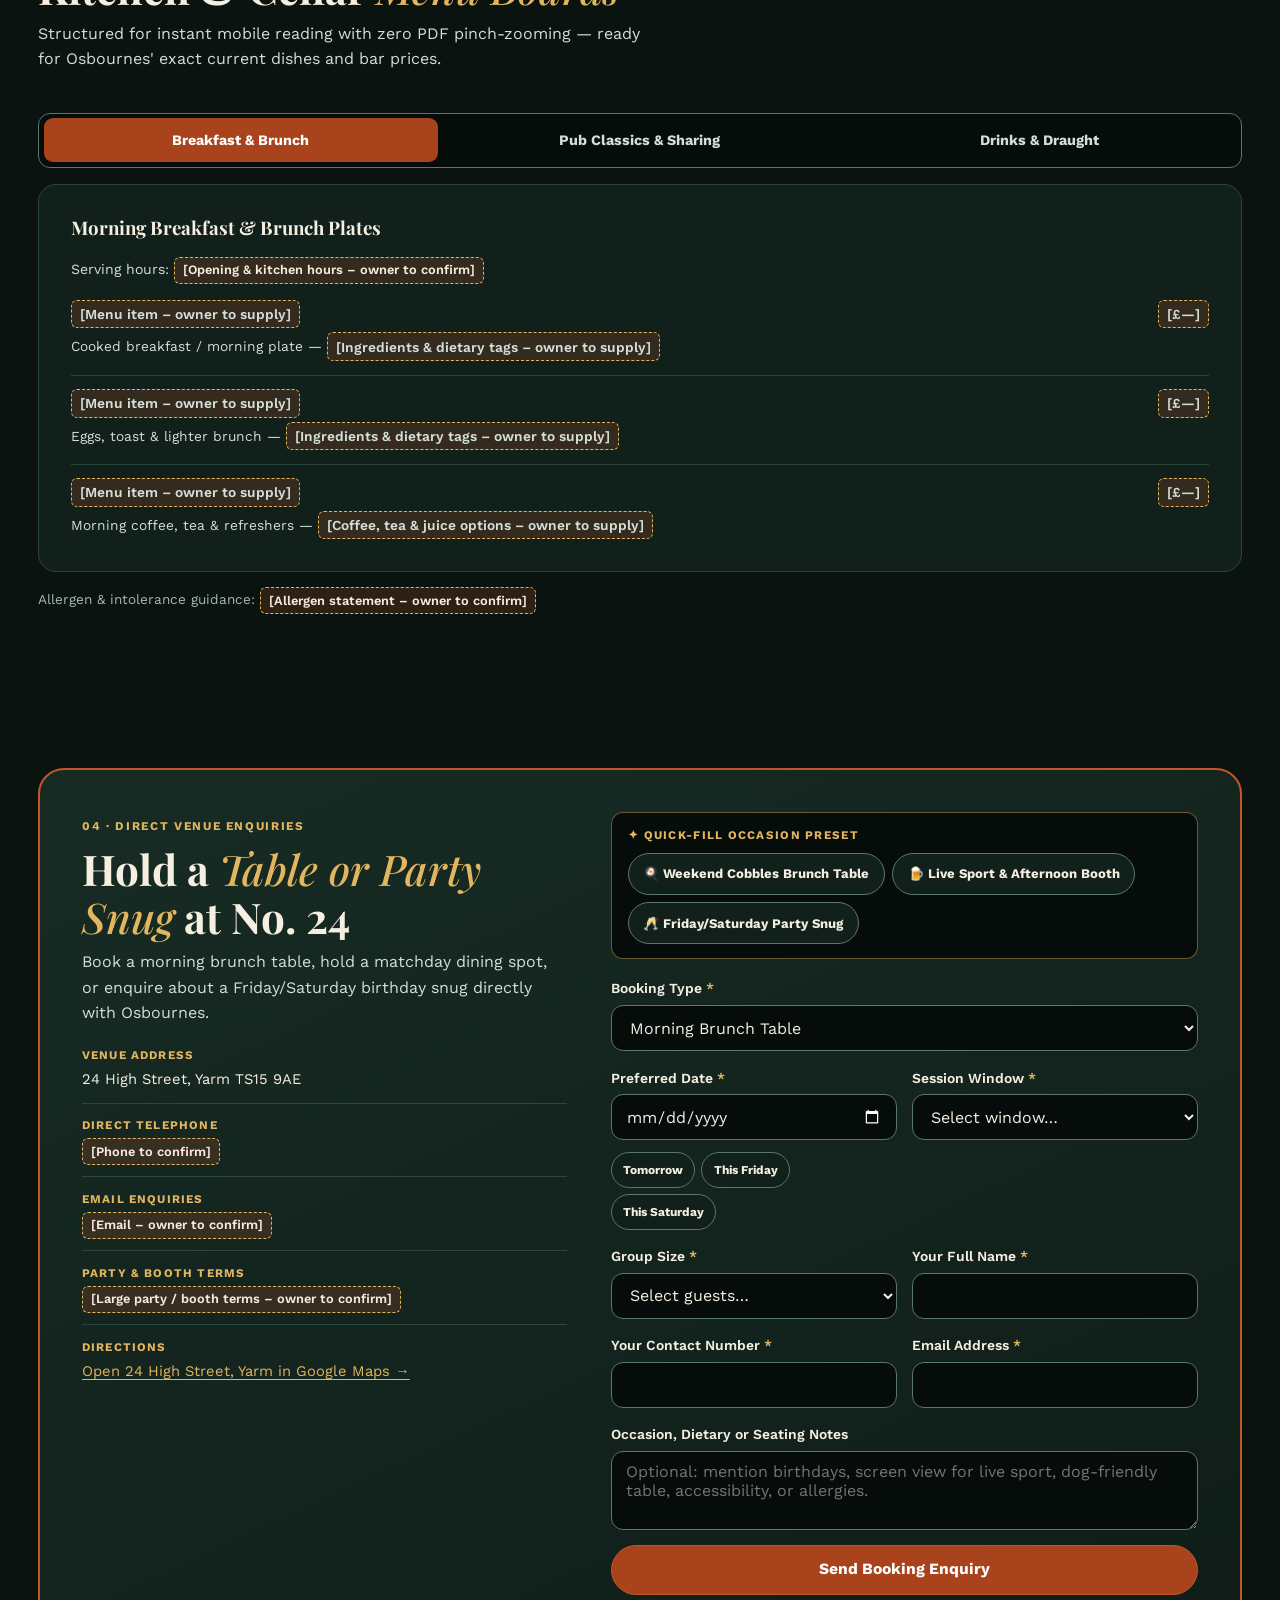
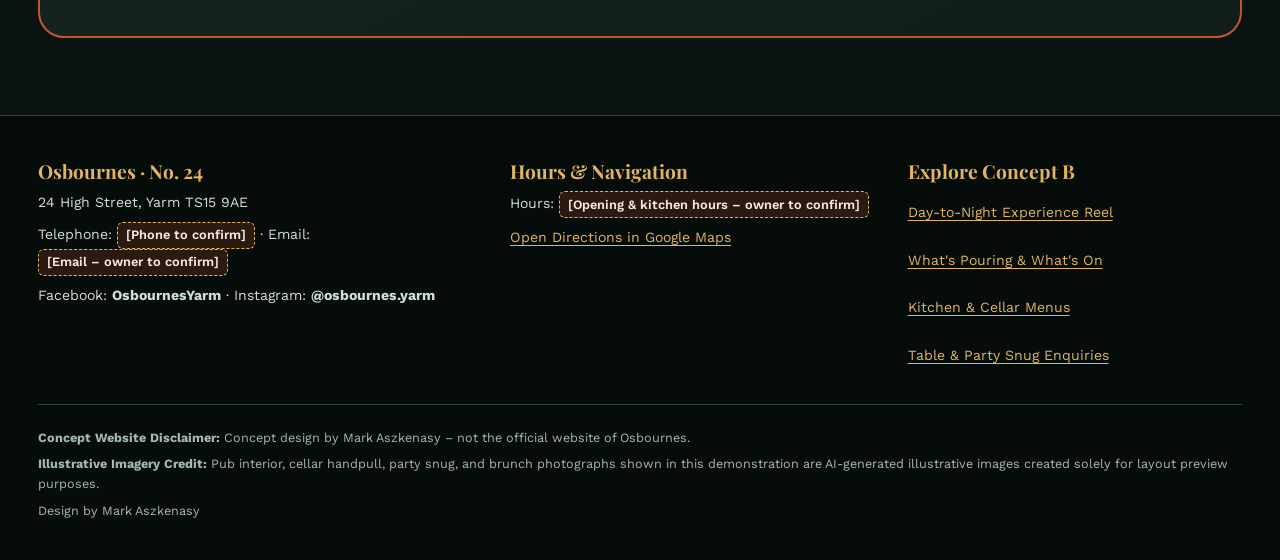
==== commit 6033f82f: "Add Concept D pill to the A, B and C switchers Co-Authored-By: Claude Fable 5.2 <noreply@anthropic.c" ====
--- a/b/index.html
+++ b/b/index.html
@@ -21,6 +21,7 @@
         <a class="concept-pill" href="../index.html">A</a>
         <a class="concept-pill is-active" href="index.html" aria-current="page">B</a>
         <a class="concept-pill" href="../c/index.html">C</a>
+        <a class="concept-pill" href="../d/index.html">D</a>
       </nav>
     </div>
   </div>
